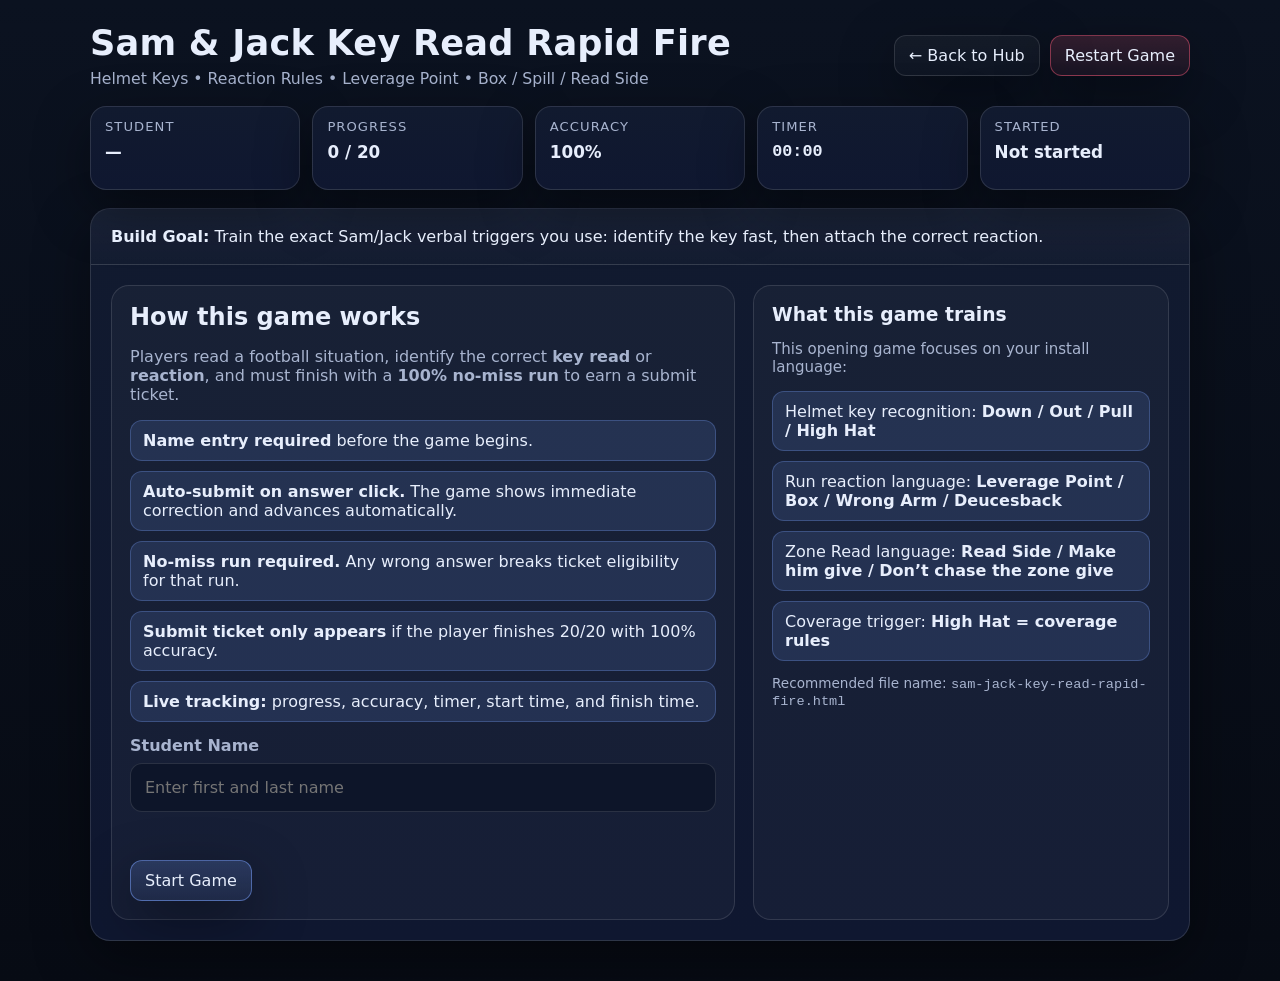
==== index.html @ 75c4630e "Create index.html" ====
<!doctype html>
<html lang="en">
<head>
  <meta charset="utf-8" />
  <meta name="viewport" content="width=device-width,initial-scale=1" />
  <title>Sam & Jack Key Read Rapid Fire</title>
  <link rel="stylesheet" href="../styles.css" />

  <style>
    :root{
      --bg:#0b1220;
      --panel:#111a2f;
      --panel2:#0f1730;
      --card:#111a2e;
      --text:#e7eefc;
      --muted:#a8b4cf;
      --line:rgba(255,255,255,.12);
      --good:#2bd576;
      --bad:#ff5c7a;
      --warn:#ffd166;
      --accent:#7aa2ff;
      --chip:rgba(122,162,255,.14);
      --chipLine:rgba(122,162,255,.28);
      --shadow:0 18px 55px rgba(0,0,0,.40);
      --radius:18px;
      --mono: ui-monospace, SFMono-Regular, Menlo, Monaco, Consolas, "Liberation Mono", "Courier New", monospace;
    }

    *{box-sizing:border-box}
    html,body{margin:0;padding:0;background:linear-gradient(180deg,#0b1220,#070b14);color:var(--text);font-family:system-ui,-apple-system,Segoe UI,Roboto,Arial,sans-serif}
    button,input{font:inherit}

    .wrap{
      width:min(1100px,92vw);
      margin:24px auto 40px;
    }

    .topbar{
      display:flex;
      align-items:center;
      justify-content:space-between;
      gap:14px;
      margin-bottom:18px;
      flex-wrap:wrap;
    }

    .titleblock h1{
      margin:0;
      font-size:clamp(1.4rem,2.8vw,2.2rem);
      line-height:1.1;
      letter-spacing:.2px;
    }

    .titleblock .sub{
      margin-top:6px;
      color:var(--muted);
      font-size:.98rem;
    }

    .actions{
      display:flex;
      gap:10px;
      flex-wrap:wrap;
    }

    .btn{
      border:1px solid var(--line);
      background:linear-gradient(180deg,rgba(255,255,255,.04),rgba(255,255,255,.02));
      color:var(--text);
      padding:10px 14px;
      border-radius:12px;
      cursor:pointer;
      box-shadow:var(--shadow);
      transition:transform .08s ease, opacity .2s ease, border-color .2s ease;
    }
    .btn:hover{transform:translateY(-1px)}
    .btn:disabled{opacity:.45;cursor:not-allowed;transform:none}
    .btn.primary{border-color:rgba(122,162,255,.5);background:linear-gradient(180deg,rgba(122,162,255,.20),rgba(122,162,255,.09))}
    .btn.good{border-color:rgba(43,213,118,.45);background:linear-gradient(180deg,rgba(43,213,118,.16),rgba(43,213,118,.06))}
    .btn.bad{border-color:rgba(255,92,122,.45);background:linear-gradient(180deg,rgba(255,92,122,.16),rgba(255,92,122,.06))}

    .hud{
      display:grid;
      grid-template-columns:repeat(5,minmax(120px,1fr));
      gap:12px;
      margin-bottom:18px;
    }

    .hudcard{
      background:linear-gradient(180deg,var(--panel),var(--panel2));
      border:1px solid var(--line);
      border-radius:16px;
      padding:12px 14px;
      box-shadow:var(--shadow);
      min-height:84px;
    }

    .hudlabel{
      color:var(--muted);
      font-size:.82rem;
      text-transform:uppercase;
      letter-spacing:.08em;
      margin-bottom:8px;
    }

    .hudvalue{
      font-weight:800;
      font-size:1.05rem;
      line-height:1.2;
      word-break:break-word;
    }

    .panel{
      background:linear-gradient(180deg,var(--panel),var(--panel2));
      border:1px solid var(--line);
      border-radius:20px;
      box-shadow:var(--shadow);
      overflow:hidden;
    }

    .panelhead{
      padding:18px 20px;
      border-bottom:1px solid var(--line);
      background:linear-gradient(180deg,rgba(255,255,255,.04),rgba(255,255,255,.01));
    }

    .panelbody{
      padding:20px;
    }

    .screen{display:none}
    .screen.active{display:block}

    .startgrid{
      display:grid;
      grid-template-columns:1.2fr .8fr;
      gap:18px;
    }

    .card{
      background:rgba(255,255,255,.03);
      border:1px solid var(--line);
      border-radius:18px;
      padding:18px;
    }

    .card h2,.card h3{
      margin:0 0 10px 0;
      line-height:1.15;
    }

    .muted{color:var(--muted)}
    .small{font-size:.94rem}
    .tiny{font-size:.85rem}
    .mono{font-family:var(--mono)}

    .rules{
      display:grid;
      gap:10px;
      margin-top:10px;
    }

    .rule{
      padding:10px 12px;
      border:1px solid var(--chipLine);
      background:var(--chip);
      border-radius:12px;
    }

    .field{
      display:grid;
      gap:8px;
      margin-top:14px;
    }

    .field label{
      font-weight:700;
      color:var(--muted);
    }

    .field input{
      width:100%;
      padding:14px 14px;
      border-radius:12px;
      border:1px solid var(--line);
      background:#0d1529;
      color:var(--text);
      outline:none;
    }
    .field input:focus{border-color:var(--accent)}

    .statusline{
      margin-top:12px;
      min-height:22px;
      color:var(--warn);
      font-weight:700;
    }

    .qmeta{
      display:flex;
      flex-wrap:wrap;
      gap:10px;
      margin-bottom:16px;
    }

    .chip{
      padding:8px 10px;
      border-radius:999px;
      border:1px solid var(--chipLine);
      background:var(--chip);
      color:#d9e6ff;
      font-size:.88rem;
      font-weight:700;
    }

    .prompt{
      font-size:1.2rem;
      font-weight:800;
      line-height:1.35;
      margin:0 0 14px 0;
    }

    .scenario{
      border:1px solid var(--line);
      background:rgba(255,255,255,.03);
      border-radius:16px;
      padding:16px;
      margin-bottom:16px;
    }

    .scenario p{
      margin:0 0 10px 0;
      line-height:1.5;
    }

    .answers{
      display:grid;
      gap:12px;
      margin-top:14px;
    }

    .choice{
      text-align:left;
      width:100%;
      padding:14px 15px;
      border-radius:14px;
      border:1px solid var(--line);
      background:rgba(255,255,255,.03);
      color:var(--text);
      cursor:pointer;
      transition:transform .08s ease, border-color .15s ease, background .15s ease;
      line-height:1.35;
      font-weight:700;
    }
    .choice:hover{transform:translateY(-1px);border-color:rgba(122,162,255,.45)}
    .choice.correct{
      border-color:rgba(43,213,118,.55);
      background:rgba(43,213,118,.12);
    }
    .choice.wrong{
      border-color:rgba(255,92,122,.55);
      background:rgba(255,92,122,.12);
    }
    .choice.locked{cursor:default}

    .feedback{
      margin-top:16px;
      min-height:78px;
      border-radius:14px;
      padding:14px 15px;
      border:1px solid var(--line);
      background:rgba(255,255,255,.03);
    }
    .feedback.good{
      border-color:rgba(43,213,118,.4);
      background:rgba(43,213,118,.10);
    }
    .feedback.bad{
      border-color:rgba(255,92,122,.4);
      background:rgba(255,92,122,.10);
    }

    .feedback .headline{
      font-weight:900;
      margin-bottom:8px;
    }

    .ticket{
      display:grid;
      gap:14px;
    }

    .ticketbox{
      border:1px solid rgba(43,213,118,.35);
      background:linear-gradient(180deg,rgba(43,213,118,.12),rgba(43,213,118,.05));
      border-radius:18px;
      padding:18px;
    }

    .ticketfail{
      border:1px solid rgba(255,92,122,.35);
      background:linear-gradient(180deg,rgba(255,92,122,.12),rgba(255,92,122,.05));
      border-radius:18px;
      padding:18px;
    }

    .ticketgrid{
      display:grid;
      grid-template-columns:repeat(2,minmax(220px,1fr));
      gap:12px;
      margin-top:12px;
    }

    .ticketitem{
      border:1px solid var(--line);
      border-radius:14px;
      padding:12px;
      background:rgba(255,255,255,.04);
    }

    .ticketitem .label{
      color:var(--muted);
      font-size:.82rem;
      text-transform:uppercase;
      letter-spacing:.08em;
      margin-bottom:6px;
    }

    .ticketitem .value{
      font-weight:800;
      line-height:1.35;
      word-break:break-word;
    }

    .footerbtns{
      display:flex;
      gap:10px;
      flex-wrap:wrap;
      margin-top:14px;
    }

    .passbadge,.failbadge{
      display:inline-block;
      padding:8px 12px;
      border-radius:999px;
      font-weight:900;
      letter-spacing:.04em;
      text-transform:uppercase;
      margin-bottom:12px;
    }

    .passbadge{
      background:rgba(43,213,118,.18);
      border:1px solid rgba(43,213,118,.45);
      color:#c8ffe0;
    }

    .failbadge{
      background:rgba(255,92,122,.18);
      border:1px solid rgba(255,92,122,.45);
      color:#ffd4dc;
    }

    .hidden{display:none !important}

    @media (max-width:900px){
      .startgrid{grid-template-columns:1fr}
    }

    @media (max-width:760px){
      .hud{grid-template-columns:repeat(2,minmax(120px,1fr))}
      .ticketgrid{grid-template-columns:1fr}
    }
  </style>
</head>
<body>
  <div class="wrap">
    <div class="topbar">
      <div class="titleblock">
        <h1>Sam & Jack Key Read Rapid Fire</h1>
        <div class="sub">Helmet Keys • Reaction Rules • Leverage Point • Box / Spill / Read Side</div>
      </div>
      <div class="actions">
        <button class="btn" id="backBtn" type="button">← Back to Hub</button>
        <button class="btn bad" id="restartTopBtn" type="button">Restart Game</button>
      </div>
    </div>

    <div class="hud">
      <div class="hudcard">
        <div class="hudlabel">Student</div>
        <div class="hudvalue" id="hudStudent">—</div>
      </div>
      <div class="hudcard">
        <div class="hudlabel">Progress</div>
        <div class="hudvalue" id="hudProgress">0 / 20</div>
      </div>
      <div class="hudcard">
        <div class="hudlabel">Accuracy</div>
        <div class="hudvalue" id="hudAccuracy">100%</div>
      </div>
      <div class="hudcard">
        <div class="hudlabel">Timer</div>
        <div class="hudvalue mono" id="hudTimer">00:00</div>
      </div>
      <div class="hudcard">
        <div class="hudlabel">Started</div>
        <div class="hudvalue" id="hudStarted">Not started</div>
      </div>
    </div>

    <div class="panel">
      <div class="panelhead">
        <strong>Build Goal:</strong> Train the exact Sam/Jack verbal triggers you use: identify the key fast, then attach the correct reaction.
      </div>
      <div class="panelbody">
        <!-- START SCREEN -->
        <section class="screen active" id="startScreen">
          <div class="startgrid">
            <div class="card">
              <h2>How this game works</h2>
              <p class="muted">Players read a football situation, identify the correct <strong>key read</strong> or <strong>reaction</strong>, and must finish with a <strong>100% no-miss run</strong> to earn a submit ticket.</p>

              <div class="rules">
                <div class="rule"><strong>Name entry required</strong> before the game begins.</div>
                <div class="rule"><strong>Auto-submit on answer click.</strong> The game shows immediate correction and advances automatically.</div>
                <div class="rule"><strong>No-miss run required.</strong> Any wrong answer breaks ticket eligibility for that run.</div>
                <div class="rule"><strong>Submit ticket only appears</strong> if the player finishes 20/20 with 100% accuracy.</div>
                <div class="rule"><strong>Live tracking:</strong> progress, accuracy, timer, start time, and finish time.</div>
              </div>

              <div class="field">
                <label for="studentName">Student Name</label>
                <input id="studentName" type="text" maxlength="40" placeholder="Enter first and last name" autocomplete="name" />
              </div>

              <div class="statusline" id="startMsg"></div>

              <div class="footerbtns">
                <button class="btn primary" id="startBtn" type="button">Start Game</button>
              </div>
            </div>

            <div class="card">
              <h3>What this game trains</h3>
              <p class="small muted">This opening game focuses on your install language:</p>
              <div class="rules">
                <div class="rule">Helmet key recognition: <strong>Down / Out / Pull / High Hat</strong></div>
                <div class="rule">Run reaction language: <strong>Leverage Point / Box / Wrong Arm / Deucesback</strong></div>
                <div class="rule">Zone Read language: <strong>Read Side / Make him give / Don’t chase the zone give</strong></div>
                <div class="rule">Coverage trigger: <strong>High Hat = coverage rules</strong></div>
              </div>
              <p class="tiny muted" style="margin-top:14px;">
                Recommended file name:
                <span class="mono">sam-jack-key-read-rapid-fire.html</span>
              </p>
            </div>
          </div>
        </section>

        <!-- GAME SCREEN -->
        <section class="screen" id="gameScreen">
          <div class="qmeta">
            <div class="chip" id="questionTypeChip">Question Type</div>
            <div class="chip" id="questionCategoryChip">Category</div>
            <div class="chip" id="noMissChip">No-Miss Run Alive</div>
          </div>

          <div class="scenario">
            <p class="prompt" id="promptText">Prompt goes here</p>
            <p id="scenarioText"></p>
          </div>

          <div class="answers" id="answersWrap"></div>

          <div class="feedback" id="feedbackBox">
            <div class="headline">Ready</div>
            <div>Select the best answer.</div>
          </div>
        </section>

        <!-- END SCREEN -->
        <section class="screen" id="endScreen">
          <div class="ticket" id="ticketWrap"></div>
        </section>
      </div>
    </div>
  </div>

  <script>
    const GAME_TITLE = "Sam & Jack Key Read Rapid Fire";
    const TOTAL_QUESTIONS = 20;
    const HUB_PATH = "../index.html";

    const questionBank = [
      {
        type: "Key Read",
        category: "Helmet Key",
        prompt: "What is the correct key read?",
        scenario: "At the snap, your key’s helmet and shoulders move inside. You immediately snap your eyes across the line to see if a kick-out is coming.",
        choices: [
          "Down",
          "Out",
          "Pull",
          "High Hat"
        ],
        correct: "Down",
        explain: "Inside movement by the key is a Down read. Your first reaction is to get to your Leverage Point and check for a puller or kick-out."
      },
      {
        type: "Reaction",
        category: "Down with Puller",
        prompt: "On a Down read with a puller coming, what is the first coaching answer?",
        scenario: "You step with the inside foot, gain ground, and now recognize the puller coming to kick out.",
        choices: [
          "Continue to the Leverage Point outside the down block",
          "Chase the puller down the line",
          "Immediately squeeze inside and abandon the edge",
          "Drop into coverage"
        ],
        correct: "Continue to the Leverage Point outside the down block",
        explain: "Your rule is to continue to the Leverage Point. You must set the edge tightly and win the race to the edge."
      },
      {
        type: "Reaction",
        category: "Edge Setting",
        prompt: "What is the coaching point once you arrive at the Leverage Point off the ball?",
        scenario: "You are off the ball, power is coming to you, and the kick-out is arriving.",
        choices: [
          "Remain square and impact the kick-out with the inside foot up",
          "Turn your shoulders and run under the block",
          "Give ground and catch the blocker deep",
          "Dip inside and guess at the ball"
        ],
        correct: "Remain square and impact the kick-out with the inside foot up",
        explain: "The teaching point is square body position, inside foot up, bent power angles, and a violent strike to at least stalemate the kick-out."
      },
      {
        type: "Key Read",
        category: "Helmet Key",
        prompt: "What is the correct key read?",
        scenario: "The key shows a pass set. Helmet rises, body posture comes up, and there is no run demeanor.",
        choices: [
          "High Hat",
          "Down",
          "Out",
          "Pull"
        ],
        correct: "High Hat",
        explain: "A High Hat by the key triggers pass recognition and immediate engagement in the called coverage or pass-rush rule."
      },
      {
        type: "Reaction",
        category: "Coverage Trigger",
        prompt: "On a High Hat read while off the ball, what is the correct coaching response?",
        scenario: "You are aligned off the LOS and read pass from your key immediately.",
        choices: [
          "Immediately engage fully in your called coverage rules",
          "Attack the C gap no matter what",
          "Wrong-arm the tackle",
          "Run the hump path to the QB"
        ],
        correct: "Immediately engage fully in your called coverage rules",
        explain: "Off-ball High Hat means coverage now. Your read steps are finished and your coverage rules take over."
      },
      {
        type: "Key Read",
        category: "Helmet Key",
        prompt: "What is the correct key read?",
        scenario: "Your key pulls away from you. You step to your leverage point and square to the QB for zone-read or cutback responsibility.",
        choices: [
          "Pull Away",
          "High Hat",
          "Out",
          "Base"
        ],
        correct: "Pull Away",
        explain: "Key Pull Away is treated like Down with no puller coming to you. You continue your rule and square for read/cutback."
      },
      {
        type: "Reaction",
        category: "Zone Read",
        prompt: "On a Down read without a puller, what must the read-side player do versus Zone Read?",
        scenario: "No kick-out is coming. You snap shoulders back parallel, eyes to the backfield, and the QB is the read key.",
        choices: [
          "Maintain outside leverage on the QB and make him give the ball",
          "Chase the zone give immediately",
          "Run inside the tackle box and guess",
          "Turn and run to cutback first"
        ],
        correct: "Maintain outside leverage on the QB and make him give the ball",
        explain: "Your teaching point is clear: make him give the ball, or be in position so he cannot beat you outside."
      },
      {
        type: "Reaction",
        category: "Zone Read",
        prompt: "Which answer matches your coaching language exactly?",
        scenario: "A player is tempted to chase the back on zone read because he thinks he can make the tackle.",
        choices: [
          "Do not be a hero and chase the zone give",
          "Always attack the give first",
          "Guess and go if you feel fast enough",
          "The first tackle is always the right tackle"
        ],
        correct: "Do not be a hero and chase the zone give",
        explain: "That is your exact coaching correction. The job is to play the QB correctly on read side responsibility."
      },
      {
        type: "Reaction",
        category: "Cutback / Deucesback",
        prompt: "Ball away. What is Sam’s shuffle/cutback teaching point?",
        scenario: "You verify ball away and there is a C-gap player to your side.",
        choices: [
          "Square shoulders and slow-go shuffle from outside to B gap strong",
          "Run over the top immediately and lose leverage",
          "Sprint to the opposite numbers",
          "Turn your shoulders and chase the tailback"
        ],
        correct: "Square shoulders and slow-go shuffle from outside to B gap strong",
        explain: "On ball away, Sam slow shuffles with square shoulders from outside to B gap strong for cutback/Deucesback responsibility."
      },
      {
        type: "Reaction",
        category: "Cutback / Deucesback",
        prompt: "Ball away. What is Jack’s shuffle/cutback teaching point?",
        scenario: "You verify ball away and there is no immediate threat back to you yet.",
        choices: [
          "Slow shuffle and keep leverage to A gap weak",
          "Run directly to the ball at full speed",
          "Turn your hips and sprint to the alley",
          "Abort leverage and cross the QB face"
        ],
        correct: "Slow shuffle and keep leverage to A gap weak",
        explain: "Jack’s teaching language is slow shuffle, keep leverage, and work to A gap weak on ball away."
      },
      {
        type: "Key Read",
        category: "Outside Hat",
        prompt: "What key best fits this picture?",
        scenario: "The key’s outside hat and numbers widen. The surface is stretching and your path must adjust to stay outside-in on the ball.",
        choices: [
          "Out",
          "High Hat",
          "Pull",
          "Down"
        ],
        correct: "Out",
        explain: "When outside hat and numbers move wide, that is your Out / outside-zone style read."
      },
      {
        type: "Reaction",
        category: "Outside Zone",
        prompt: "Against Outside Zone to the Sam or Jack, what is the coaching answer?",
        scenario: "Outside hat and numbers move wide to your side.",
        choices: [
          "Adjust course, get to the LOS or just beyond, and set a hard edge with outside leverage",
          "Take depth and reopen the edge",
          "Turn shoulders and run under the block",
          "Sit flat-footed and wait on the back"
        ],
        correct: "Adjust course, get to the LOS or just beyond, and set a hard edge with outside leverage",
        explain: "Your rule is maintain outside leverage, get down to the LOS or just beyond, and minimize the vertical seam."
      },
      {
        type: "Reaction",
        category: "Base Block",
        prompt: "Versus a base block on Sam or Jack, what is the technique answer?",
        scenario: "Outside hat #1 is coming at you and the blocker is trying to base you.",
        choices: [
          "Set a hard edge, extend the inside arm, and fight base pressure with the outside arm free",
          "Turn and run behind the block",
          "Duck under and guess inside",
          "Catch the block soft with both feet even"
        ],
        correct: "Set a hard edge, extend the inside arm, and fight base pressure with the outside arm free",
        explain: "Base technique: set hard edge, lock out, sink hips, keep the gap hand free, and fight pressure."
      },
      {
        type: "Reaction",
        category: "On the LOS",
        prompt: "On the LOS with a Down read and a puller coming, what is your spill rule?",
        scenario: "You are on the ball. Down block happens, a kick-out is coming, and the scrape LB is vacating.",
        choices: [
          "Throw the wrong arm and back hip through the kick-out to close the gap",
          "Box everything and bounce backward",
          "Run outside the block and widen the gap",
          "Sit and wait for the second puller"
        ],
        correct: "Throw the wrong arm and back hip through the kick-out to close the gap",
        explain: "On the LOS, the spill rule is wrong-arm the kick-out and close the vacated gap."
      },
      {
        type: "Reaction",
        category: "Pass Rush Rules",
        prompt: "What is the outside rusher rule in pass rush?",
        scenario: "You are outside and get an overset by the tackle. The inside lane looks tempting.",
        choices: [
          "Outside rushers are contain rush, always",
          "Take the inside gap any time it opens",
          "Cross the QB’s face if it feels clean",
          "Rush behind the quarterback depth"
        ],
        correct: "Outside rushers are contain rush, always",
        explain: "Your rule is clear: outside rushers are contain rush, always. Do not lose the edge of the pocket."
      },
      {
        type: "Reaction",
        category: "Pass Rush Rules",
        prompt: "What is the depth rule once you rush near the QB?",
        scenario: "You are close to the QB depth and know you cannot turn the corner cleanly.",
        choices: [
          "Drive the blocker into the QB and never go past QB depth",
          "Run six yards past the QB and loop back",
          "Stop your feet and look around",
          "Cross his face and guess inside"
        ],
        correct: "Drive the blocker into the QB and never go past QB depth",
        explain: "When you cannot turn the corner, constrict the QB by driving the blocker and never running past his depth."
      },
      {
        type: "Reaction",
        category: "Alignment",
        prompt: "Off the LOS with two receivers, where is Sam or Jack aligned?",
        scenario: "You are off the ball and see two receivers to your side.",
        choices: [
          "Apex between #2 and the end man on the LOS",
          "Head up on #1 at 1x1",
          "Stacked directly behind the Mike",
          "Inside shade of the guard"
        ],
        correct: "Apex between #2 and the end man on the LOS",
        explain: "Your off-ball two-receiver alignment is Apex between #2 and the end man on the LOS."
      },
      {
        type: "Reaction",
        category: "Coverage Rules",
        prompt: "In Deuces coverage, what is the opening teaching phrase on High Hat?",
        scenario: "You are apexed and read pass immediately.",
        choices: [
          "Open to 2, feel 2, see 1",
          "Open to 1, feel 1, see 2",
          "Eyes to QB first and ignore #2",
          "Carry #1 vertical first no matter what"
        ],
        correct: "Open to 2, feel 2, see 1",
        explain: "That is the exact progression phrase in your install language for Deuces."
      },
      {
        type: "Reaction",
        category: "Coverage Rules",
        prompt: "In Deuces, what do you do with #2 on a vertical release?",
        scenario: "You open to #2 on High Hat and he works vertical.",
        choices: [
          "Wall 2 off and carry him 10–12 yards before release",
          "Jump #1 immediately",
          "Abort and drive the flat",
          "Blitz the QB"
        ],
        correct: "Wall 2 off and carry him 10–12 yards before release",
        explain: "Your Deuces teaching says to wall #2 and carry him 10–12 yards before releasing him to the safety."
      },
      {
        type: "Reaction",
        category: "Coverage Rules",
        prompt: "Against a single wideout in Solo technique, what is the coaching phrase?",
        scenario: "You are aligned for Solo versus single WR and get High Hat.",
        choices: [
          "Open to #1, clear the slant, then square and sink to curl/comeback window",
          "Turn and run to the post",
          "Immediate hard flat no matter what",
          "Take the first inside move and never sink"
        ],
        correct: "Open to #1, clear the slant, then square and sink to curl/comeback window",
        explain: "That is your exact Solo teaching progression versus a single wideout."
      }
    ];

    const startScreen = document.getElementById("startScreen");
    const gameScreen = document.getElementById("gameScreen");
    const endScreen = document.getElementById("endScreen");

    const studentNameInput = document.getElementById("studentName");
    const startBtn = document.getElementById("startBtn");
    const startMsg = document.getElementById("startMsg");

    const hudStudent = document.getElementById("hudStudent");
    const hudProgress = document.getElementById("hudProgress");
    const hudAccuracy = document.getElementById("hudAccuracy");
    const hudTimer = document.getElementById("hudTimer");
    const hudStarted = document.getElementById("hudStarted");

    const questionTypeChip = document.getElementById("questionTypeChip");
    const questionCategoryChip = document.getElementById("questionCategoryChip");
    const noMissChip = document.getElementById("noMissChip");
    const promptText = document.getElementById("promptText");
    const scenarioText = document.getElementById("scenarioText");
    const answersWrap = document.getElementById("answersWrap");
    const feedbackBox = document.getElementById("feedbackBox");
    const ticketWrap = document.getElementById("ticketWrap");

    const backBtn = document.getElementById("backBtn");
    const restartTopBtn = document.getElementById("restartTopBtn");

    let gameQuestions = [];
    let currentIndex = 0;
    let correctCount = 0;
    let wrongCount = 0;
    let startedAt = null;
    let finishedAt = null;
    let timerInterval = null;
    let locked = false;
    let studentName = "";

    function shuffleArray(arr){
      const copy = [...arr];
      for(let i = copy.length - 1; i > 0; i--){
        const j = Math.floor(Math.random() * (i + 1));
        [copy[i], copy[j]] = [copy[j], copy[i]];
      }
      return copy;
    }

    function formatDateTime(date){
      return new Date(date).toLocaleString([],{
        year:"numeric",
        month:"numeric",
        day:"numeric",
        hour:"numeric",
        minute:"2-digit",
        second:"2-digit"
      });
    }

    function formatClock(totalSeconds){
      const mins = Math.floor(totalSeconds / 60);
      const secs = totalSeconds % 60;
      return String(mins).padStart(2,"0") + ":" + String(secs).padStart(2,"0");
    }

    function getElapsedSeconds(){
      if(!startedAt) return 0;
      const end = finishedAt ? new Date(finishedAt).getTime() : Date.now();
      return Math.max(0, Math.floor((end - new Date(startedAt).getTime()) / 1000));
    }

    function updateHud(){
      hudStudent.textContent = studentName || "—";
      hudProgress.textContent = `${Math.min(currentIndex, TOTAL_QUESTIONS)} / ${TOTAL_QUESTIONS}`;
      const answered = correctCount + wrongCount;
      const acc = answered === 0 ? 100 : Math.round((correctCount / answered) * 100);
      hudAccuracy.textContent = `${acc}%`;
      hudTimer.textContent = formatClock(getElapsedSeconds());
      hudStarted.textContent = startedAt ? formatDateTime(startedAt) : "Not started";
      noMissChip.textContent = wrongCount === 0 ? "No-Miss Run Alive" : "No-Miss Run Broken";
      noMissChip.style.borderColor = wrongCount === 0 ? "rgba(43,213,118,.45)" : "rgba(255,92,122,.45)";
      noMissChip.style.background = wrongCount === 0 ? "rgba(43,213,118,.16)" : "rgba(255,92,122,.16)";
      noMissChip.style.color = wrongCount === 0 ? "#d8ffea" : "#ffd4dc";
    }

    function startTimer(){
      clearInterval(timerInterval);
      timerInterval = setInterval(updateHud, 250);
    }

    function stopTimer(){
      clearInterval(timerInterval);
      timerInterval = null;
      updateHud();
    }

    function showScreen(screenEl){
      [startScreen, gameScreen, endScreen].forEach(s => s.classList.remove("active"));
      screenEl.classList.add("active");
    }

    function buildQuestions(){
      const selected = shuffleArray(questionBank).slice(0, TOTAL_QUESTIONS);
      gameQuestions = selected.map(q => {
        const shuffledChoices = shuffleArray(q.choices);
        return {
          ...q,
          shuffledChoices
        };
      });
    }

    function resetState(fullResetName = false){
      currentIndex = 0;
      correctCount = 0;
      wrongCount = 0;
      startedAt = null;
      finishedAt = null;
      locked = false;
      stopTimer();
      if(fullResetName){
        studentName = "";
        studentNameInput.value = "";
      }
      feedbackBox.className = "feedback";
      feedbackBox.innerHTML = `<div class="headline">Ready</div><div>Select the best answer.</div>`;
      ticketWrap.innerHTML = "";
      buildQuestions();
      updateHud();
      showScreen(startScreen);
      startMsg.textContent = "";
    }

    function startGame(){
      const entered = studentNameInput.value.trim();
      if(!entered){
        startMsg.textContent = "Please enter student name before starting.";
        studentNameInput.focus();
        return;
      }

      studentName = entered;
      currentIndex = 0;
      correctCount = 0;
      wrongCount = 0;
      startedAt = new Date().toISOString();
      finishedAt = null;
      locked = false;

      buildQuestions();
      updateHud();
      startTimer();
      showScreen(gameScreen);
      renderQuestion();
    }

    function renderQuestion(){
      updateHud();

      const q = gameQuestions[currentIndex];
      if(!q){
        finishGame();
        return;
      }

      questionTypeChip.textContent = q.type;
      questionCategoryChip.textContent = q.category;
      promptText.textContent = q.prompt;
      scenarioText.textContent = q.scenario;

      feedbackBox.className = "feedback";
      feedbackBox.innerHTML = `<div class="headline">Choose the best answer.</div><div>Use the exact Sam/Jack coaching language.</div>`;

      answersWrap.innerHTML = "";
      locked = false;

      q.shuffledChoices.forEach(choiceText => {
        const btn = document.createElement("button");
        btn.type = "button";
        btn.className = "choice";
        btn.textContent = choiceText;
        btn.addEventListener("click", () => handleAnswer(choiceText, btn));
        answersWrap.appendChild(btn);
      });
    }

    function handleAnswer(selectedText, btnEl){
      if(locked) return;
      locked = true;

      const q = gameQuestions[currentIndex];
      const isCorrect = selectedText === q.correct;
      const choiceButtons = [...answersWrap.querySelectorAll(".choice")];

      choiceButtons.forEach(btn => {
        btn.classList.add("locked");
        if(btn.textContent === q.correct){
          btn.classList.add("correct");
        }
      });

      if(isCorrect){
        correctCount++;
        btnEl.classList.add("correct");
        feedbackBox.className = "feedback good";
        feedbackBox.innerHTML = `
          <div class="headline">Correct</div>
          <div>${q.explain}</div>
        `;
      } else {
        wrongCount++;
        btnEl.classList.add("wrong");
        feedbackBox.className = "feedback bad";
        feedbackBox.innerHTML = `
          <div class="headline">Incorrect</div>
          <div><strong>Correct answer:</strong> ${q.correct}</div>
          <div style="margin-top:8px;">${q.explain}</div>
          <div style="margin-top:8px;"><strong>No-Miss Run Status:</strong> This run can still be completed for practice, but the submit ticket is no longer available. Restart for a perfect run.</div>
        `;
      }

      currentIndex++;
      updateHud();

      setTimeout(() => {
        if(currentIndex >= TOTAL_QUESTIONS){
          finishGame();
        } else {
          renderQuestion();
        }
      }, isCorrect ? 1100 : 2200);
    }

    function finishGame(){
      finishedAt = new Date().toISOString();
      stopTimer();
      showScreen(endScreen);

      const elapsed = formatClock(getElapsedSeconds());
      const passedPerfect = wrongCount === 0 && correctCount === TOTAL_QUESTIONS;
      const accuracy = Math.round((correctCount / Math.max(1, correctCount + wrongCount)) * 100);

      if(passedPerfect){
        ticketWrap.innerHTML = `
          <div class="ticketbox">
            <div class="passbadge">Perfect Run Earned</div>
            <h2 style="margin:0 0 8px 0;">Submit Ticket</h2>
            <p class="muted" style="margin:0 0 12px 0;">This student completed a 100% no-miss run and qualified for credit.</p>

            <div class="ticketgrid">
              <div class="ticketitem">
                <div class="label">Student</div>
                <div class="value">${escapeHtml(studentName)}</div>
              </div>
              <div class="ticketitem">
                <div class="label">Game</div>
                <div class="value">${GAME_TITLE}</div>
              </div>
              <div class="ticketitem">
                <div class="label">Result</div>
                <div class="value">PASS — 100% No-Miss Run</div>
              </div>
              <div class="ticketitem">
                <div class="label">Accuracy</div>
                <div class="value">${accuracy}% (${correctCount}/${TOTAL_QUESTIONS})</div>
              </div>
              <div class="ticketitem">
                <div class="label">Started</div>
                <div class="value">${formatDateTime(startedAt)}</div>
              </div>
              <div class="ticketitem">
                <div class="label">Finished</div>
                <div class="value">${formatDateTime(finishedAt)}</div>
              </div>
              <div class="ticketitem">
                <div class="label">Elapsed Time</div>
                <div class="value mono">${elapsed}</div>
              </div>
              <div class="ticketitem">
                <div class="label">Misses</div>
                <div class="value">0</div>
              </div>
            </div>

            <div class="footerbtns">
              <button class="btn good" type="button" onclick="window.print()">Print / Save Ticket</button>
              <button class="btn bad" type="button" id="restartEndPassBtn">Play Again</button>
            </div>
          </div>
        `;
      } else {
        ticketWrap.innerHTML = `
          <div class="ticketfail">
            <div class="failbadge">Ticket Not Earned</div>
            <h2 style="margin:0 0 8px 0;">Run Complete</h2>
            <p class="muted" style="margin:0 0 12px 0;">The student finished the game, but a perfect no-miss run is required for the submit ticket.</p>

            <div class="ticketgrid">
              <div class="ticketitem">
                <div class="label">Student</div>
                <div class="value">${escapeHtml(studentName)}</div>
              </div>
              <div class="ticketitem">
                <div class="label">Game</div>
                <div class="value">${GAME_TITLE}</div>
              </div>
              <div class="ticketitem">
                <div class="label">Result</div>
                <div class="value">Practice Complete — Restart Required</div>
              </div>
              <div class="ticketitem">
                <div class="label">Accuracy</div>
                <div class="value">${accuracy}% (${correctCount}/${TOTAL_QUESTIONS})</div>
              </div>
              <div class="ticketitem">
                <div class="label">Started</div>
                <div class="value">${formatDateTime(startedAt)}</div>
              </div>
              <div class="ticketitem">
                <div class="label">Finished</div>
                <div class="value">${formatDateTime(finishedAt)}</div>
              </div>
              <div class="ticketitem">
                <div class="label">Elapsed Time</div>
                <div class="value mono">${elapsed}</div>
              </div>
              <div class="ticketitem">
                <div class="label">Misses</div>
                <div class="value">${wrongCount}</div>
              </div>
            </div>

            <div class="footerbtns">
              <button class="btn bad" type="button" id="restartEndFailBtn">Restart for Perfect Run</button>
            </div>
          </div>
        `;
      }

      const restartPass = document.getElementById("restartEndPassBtn");
      const restartFail = document.getElementById("restartEndFailBtn");
      if(restartPass) restartPass.addEventListener("click", () => quickRestart());
      if(restartFail) restartFail.addEventListener("click", () => quickRestart());
    }

    function quickRestart(){
      currentIndex = 0;
      correctCount = 0;
      wrongCount = 0;
      startedAt = new Date().toISOString();
      finishedAt = null;
      locked = false;
      buildQuestions();
      updateHud();
      startTimer();
      showScreen(gameScreen);
      renderQuestion();
    }

    function escapeHtml(str){
      return str.replace(/[&<>"']/g, function(ch){
        const map = {
          "&":"&amp;",
          "<":"&lt;",
          ">":"&gt;",
          "\"":"&quot;",
          "'":"&#39;"
        };
        return map[ch];
      });
    }

    startBtn.addEventListener("click", startGame);
    studentNameInput.addEventListener("keydown", (e) => {
      if(e.key === "Enter") startGame();
    });

    restartTopBtn.addEventListener("click", () => {
      if(startedAt && !finishedAt){
        const ok = confirm("Restart this run? Current progress will be lost.");
        if(!ok) return;
      }
      quickRestartFromAnywhere();
    });

    function quickRestartFromAnywhere(){
      const entered = studentNameInput.value.trim() || studentName;
      if(!entered){
        resetState(false);
        return;
      }
      studentName = entered;
      quickRestart();
    }

    backBtn.addEventListener("click", () => {
      window.location.href = HUB_PATH;
    });

    window.addEventListener("beforeunload", function(e){
      if(startedAt && !finishedAt){
        e.preventDefault();
        e.returnValue = "";
      }
    });

    resetState(false);
  </script>
</body>
</html>
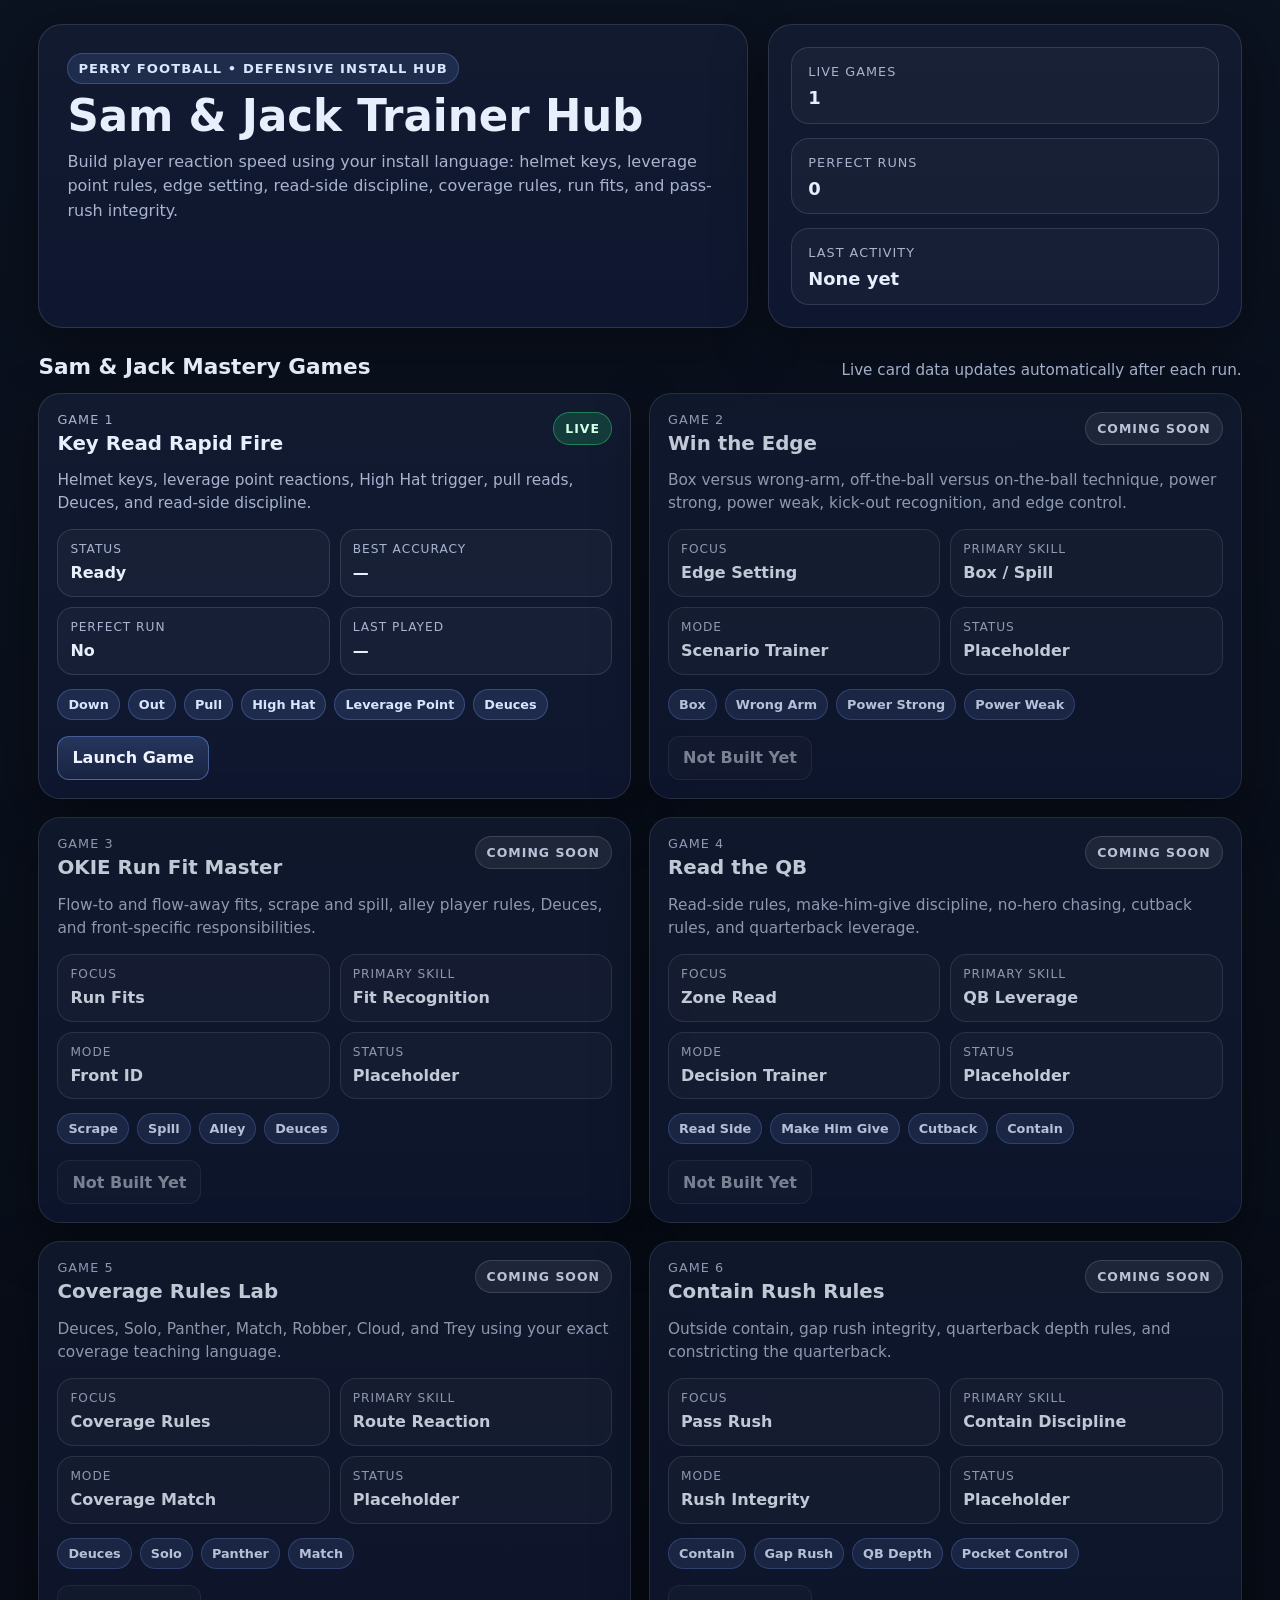
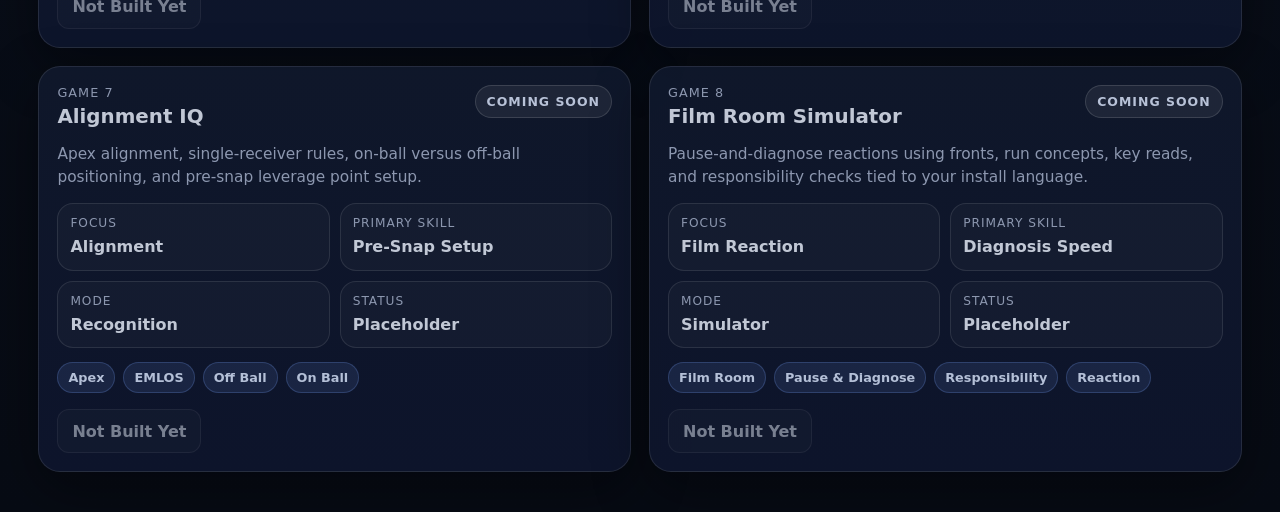
==== commit 61da28a7: "Update index.html" ====
--- a/index.html
+++ b/index.html
@@ -3,1182 +3,495 @@
 <head>
   <meta charset="utf-8" />
   <meta name="viewport" content="width=device-width,initial-scale=1" />
-  <title>Sam & Jack Key Read Rapid Fire</title>
-  <link rel="stylesheet" href="../styles.css" />
-
-  <style>
-    :root{
-      --bg:#0b1220;
-      --panel:#111a2f;
-      --panel2:#0f1730;
-      --card:#111a2e;
-      --text:#e7eefc;
-      --muted:#a8b4cf;
-      --line:rgba(255,255,255,.12);
-      --good:#2bd576;
-      --bad:#ff5c7a;
-      --warn:#ffd166;
-      --accent:#7aa2ff;
-      --chip:rgba(122,162,255,.14);
-      --chipLine:rgba(122,162,255,.28);
-      --shadow:0 18px 55px rgba(0,0,0,.40);
-      --radius:18px;
-      --mono: ui-monospace, SFMono-Regular, Menlo, Monaco, Consolas, "Liberation Mono", "Courier New", monospace;
-    }
-
-    *{box-sizing:border-box}
-    html,body{margin:0;padding:0;background:linear-gradient(180deg,#0b1220,#070b14);color:var(--text);font-family:system-ui,-apple-system,Segoe UI,Roboto,Arial,sans-serif}
-    button,input{font:inherit}
-
-    .wrap{
-      width:min(1100px,92vw);
-      margin:24px auto 40px;
-    }
-
-    .topbar{
-      display:flex;
-      align-items:center;
-      justify-content:space-between;
-      gap:14px;
-      margin-bottom:18px;
-      flex-wrap:wrap;
-    }
-
-    .titleblock h1{
-      margin:0;
-      font-size:clamp(1.4rem,2.8vw,2.2rem);
-      line-height:1.1;
-      letter-spacing:.2px;
-    }
-
-    .titleblock .sub{
-      margin-top:6px;
-      color:var(--muted);
-      font-size:.98rem;
-    }
-
-    .actions{
-      display:flex;
-      gap:10px;
-      flex-wrap:wrap;
-    }
-
-    .btn{
-      border:1px solid var(--line);
-      background:linear-gradient(180deg,rgba(255,255,255,.04),rgba(255,255,255,.02));
-      color:var(--text);
-      padding:10px 14px;
-      border-radius:12px;
-      cursor:pointer;
-      box-shadow:var(--shadow);
-      transition:transform .08s ease, opacity .2s ease, border-color .2s ease;
-    }
-    .btn:hover{transform:translateY(-1px)}
-    .btn:disabled{opacity:.45;cursor:not-allowed;transform:none}
-    .btn.primary{border-color:rgba(122,162,255,.5);background:linear-gradient(180deg,rgba(122,162,255,.20),rgba(122,162,255,.09))}
-    .btn.good{border-color:rgba(43,213,118,.45);background:linear-gradient(180deg,rgba(43,213,118,.16),rgba(43,213,118,.06))}
-    .btn.bad{border-color:rgba(255,92,122,.45);background:linear-gradient(180deg,rgba(255,92,122,.16),rgba(255,92,122,.06))}
-
-    .hud{
-      display:grid;
-      grid-template-columns:repeat(5,minmax(120px,1fr));
-      gap:12px;
-      margin-bottom:18px;
-    }
-
-    .hudcard{
-      background:linear-gradient(180deg,var(--panel),var(--panel2));
-      border:1px solid var(--line);
-      border-radius:16px;
-      padding:12px 14px;
-      box-shadow:var(--shadow);
-      min-height:84px;
-    }
-
-    .hudlabel{
-      color:var(--muted);
-      font-size:.82rem;
-      text-transform:uppercase;
-      letter-spacing:.08em;
-      margin-bottom:8px;
-    }
-
-    .hudvalue{
-      font-weight:800;
-      font-size:1.05rem;
-      line-height:1.2;
-      word-break:break-word;
-    }
-
-    .panel{
-      background:linear-gradient(180deg,var(--panel),var(--panel2));
-      border:1px solid var(--line);
-      border-radius:20px;
-      box-shadow:var(--shadow);
-      overflow:hidden;
-    }
-
-    .panelhead{
-      padding:18px 20px;
-      border-bottom:1px solid var(--line);
-      background:linear-gradient(180deg,rgba(255,255,255,.04),rgba(255,255,255,.01));
-    }
-
-    .panelbody{
-      padding:20px;
-    }
-
-    .screen{display:none}
-    .screen.active{display:block}
-
-    .startgrid{
-      display:grid;
-      grid-template-columns:1.2fr .8fr;
-      gap:18px;
-    }
-
-    .card{
-      background:rgba(255,255,255,.03);
-      border:1px solid var(--line);
-      border-radius:18px;
-      padding:18px;
-    }
-
-    .card h2,.card h3{
-      margin:0 0 10px 0;
-      line-height:1.15;
-    }
-
-    .muted{color:var(--muted)}
-    .small{font-size:.94rem}
-    .tiny{font-size:.85rem}
-    .mono{font-family:var(--mono)}
-
-    .rules{
-      display:grid;
-      gap:10px;
-      margin-top:10px;
-    }
-
-    .rule{
-      padding:10px 12px;
-      border:1px solid var(--chipLine);
-      background:var(--chip);
-      border-radius:12px;
-    }
-
-    .field{
-      display:grid;
-      gap:8px;
-      margin-top:14px;
-    }
-
-    .field label{
-      font-weight:700;
-      color:var(--muted);
-    }
-
-    .field input{
-      width:100%;
-      padding:14px 14px;
-      border-radius:12px;
-      border:1px solid var(--line);
-      background:#0d1529;
-      color:var(--text);
-      outline:none;
-    }
-    .field input:focus{border-color:var(--accent)}
-
-    .statusline{
-      margin-top:12px;
-      min-height:22px;
-      color:var(--warn);
-      font-weight:700;
-    }
-
-    .qmeta{
-      display:flex;
-      flex-wrap:wrap;
-      gap:10px;
-      margin-bottom:16px;
-    }
-
-    .chip{
-      padding:8px 10px;
-      border-radius:999px;
-      border:1px solid var(--chipLine);
-      background:var(--chip);
-      color:#d9e6ff;
-      font-size:.88rem;
-      font-weight:700;
-    }
-
-    .prompt{
-      font-size:1.2rem;
-      font-weight:800;
-      line-height:1.35;
-      margin:0 0 14px 0;
-    }
-
-    .scenario{
-      border:1px solid var(--line);
-      background:rgba(255,255,255,.03);
-      border-radius:16px;
-      padding:16px;
-      margin-bottom:16px;
-    }
-
-    .scenario p{
-      margin:0 0 10px 0;
-      line-height:1.5;
-    }
-
-    .answers{
-      display:grid;
-      gap:12px;
-      margin-top:14px;
-    }
-
-    .choice{
-      text-align:left;
-      width:100%;
-      padding:14px 15px;
-      border-radius:14px;
-      border:1px solid var(--line);
-      background:rgba(255,255,255,.03);
-      color:var(--text);
-      cursor:pointer;
-      transition:transform .08s ease, border-color .15s ease, background .15s ease;
-      line-height:1.35;
-      font-weight:700;
-    }
-    .choice:hover{transform:translateY(-1px);border-color:rgba(122,162,255,.45)}
-    .choice.correct{
-      border-color:rgba(43,213,118,.55);
-      background:rgba(43,213,118,.12);
-    }
-    .choice.wrong{
-      border-color:rgba(255,92,122,.55);
-      background:rgba(255,92,122,.12);
-    }
-    .choice.locked{cursor:default}
-
-    .feedback{
-      margin-top:16px;
-      min-height:78px;
-      border-radius:14px;
-      padding:14px 15px;
-      border:1px solid var(--line);
-      background:rgba(255,255,255,.03);
-    }
-    .feedback.good{
-      border-color:rgba(43,213,118,.4);
-      background:rgba(43,213,118,.10);
-    }
-    .feedback.bad{
-      border-color:rgba(255,92,122,.4);
-      background:rgba(255,92,122,.10);
-    }
-
-    .feedback .headline{
-      font-weight:900;
-      margin-bottom:8px;
-    }
-
-    .ticket{
-      display:grid;
-      gap:14px;
-    }
-
-    .ticketbox{
-      border:1px solid rgba(43,213,118,.35);
-      background:linear-gradient(180deg,rgba(43,213,118,.12),rgba(43,213,118,.05));
-      border-radius:18px;
-      padding:18px;
-    }
-
-    .ticketfail{
-      border:1px solid rgba(255,92,122,.35);
-      background:linear-gradient(180deg,rgba(255,92,122,.12),rgba(255,92,122,.05));
-      border-radius:18px;
-      padding:18px;
-    }
-
-    .ticketgrid{
-      display:grid;
-      grid-template-columns:repeat(2,minmax(220px,1fr));
-      gap:12px;
-      margin-top:12px;
-    }
-
-    .ticketitem{
-      border:1px solid var(--line);
-      border-radius:14px;
-      padding:12px;
-      background:rgba(255,255,255,.04);
-    }
-
-    .ticketitem .label{
-      color:var(--muted);
-      font-size:.82rem;
-      text-transform:uppercase;
-      letter-spacing:.08em;
-      margin-bottom:6px;
-    }
-
-    .ticketitem .value{
-      font-weight:800;
-      line-height:1.35;
-      word-break:break-word;
-    }
-
-    .footerbtns{
-      display:flex;
-      gap:10px;
-      flex-wrap:wrap;
-      margin-top:14px;
-    }
-
-    .passbadge,.failbadge{
-      display:inline-block;
-      padding:8px 12px;
-      border-radius:999px;
-      font-weight:900;
-      letter-spacing:.04em;
-      text-transform:uppercase;
-      margin-bottom:12px;
-    }
-
-    .passbadge{
-      background:rgba(43,213,118,.18);
-      border:1px solid rgba(43,213,118,.45);
-      color:#c8ffe0;
-    }
-
-    .failbadge{
-      background:rgba(255,92,122,.18);
-      border:1px solid rgba(255,92,122,.45);
-      color:#ffd4dc;
-    }
-
-    .hidden{display:none !important}
-
-    @media (max-width:900px){
-      .startgrid{grid-template-columns:1fr}
-    }
-
-    @media (max-width:760px){
-      .hud{grid-template-columns:repeat(2,minmax(120px,1fr))}
-      .ticketgrid{grid-template-columns:1fr}
-    }
-  </style>
+  <title>Sam & Jack Trainer Hub</title>
+  <link rel="stylesheet" href="./styles.css" />
 </head>
 <body>
-  <div class="wrap">
-    <div class="topbar">
-      <div class="titleblock">
-        <h1>Sam & Jack Key Read Rapid Fire</h1>
-        <div class="sub">Helmet Keys • Reaction Rules • Leverage Point • Box / Spill / Read Side</div>
+  <div class="hub-wrap">
+    <header class="hub-hero">
+      <div class="hero-copy">
+        <div class="hero-kicker">Perry Football • Defensive Install Hub</div>
+        <h1>Sam & Jack Trainer Hub</h1>
+        <p class="hero-sub">
+          Build player reaction speed using your install language: helmet keys, leverage point rules, edge setting, read-side discipline, coverage rules, run fits, and pass-rush integrity.
+        </p>
       </div>
-      <div class="actions">
-        <button class="btn" id="backBtn" type="button">← Back to Hub</button>
-        <button class="btn bad" id="restartTopBtn" type="button">Restart Game</button>
+
+      <div class="hero-panel">
+        <div class="hero-stat">
+          <div class="hero-stat-label">Live Games</div>
+          <div class="hero-stat-value" id="builtGames">1</div>
+        </div>
+        <div class="hero-stat">
+          <div class="hero-stat-label">Perfect Runs</div>
+          <div class="hero-stat-value" id="perfectRuns">0</div>
+        </div>
+        <div class="hero-stat">
+          <div class="hero-stat-label">Last Activity</div>
+          <div class="hero-stat-value" id="lastActivity">None yet</div>
+        </div>
       </div>
-    </div>
-
-    <div class="hud">
-      <div class="hudcard">
-        <div class="hudlabel">Student</div>
-        <div class="hudvalue" id="hudStudent">—</div>
+    </header>
+
+    <section class="section-block">
+      <div class="section-title-row">
+        <h2>Sam & Jack Mastery Games</h2>
+        <div class="section-note">Live card data updates automatically after each run.</div>
       </div>
-      <div class="hudcard">
-        <div class="hudlabel">Progress</div>
-        <div class="hudvalue" id="hudProgress">0 / 20</div>
+
+      <div class="cards-grid" id="gameCards">
+
+        <!-- GAME 1 -->
+        <article class="game-card live" data-game-slug="sam-jack-key-read-rapid-fire" data-built="true">
+          <div class="card-top">
+            <div>
+              <div class="card-kicker">Game 1</div>
+              <h3>Key Read Rapid Fire</h3>
+            </div>
+            <span class="badge live-badge">LIVE</span>
+          </div>
+
+          <p class="card-desc">
+            Helmet keys, leverage point reactions, High Hat trigger, pull reads, Deuces, and read-side discipline.
+          </p>
+
+          <div class="mini-grid">
+            <div class="mini-stat">
+              <div class="mini-label">Status</div>
+              <div class="mini-value js-status">Ready</div>
+            </div>
+            <div class="mini-stat">
+              <div class="mini-label">Best Accuracy</div>
+              <div class="mini-value js-accuracy">—</div>
+            </div>
+            <div class="mini-stat">
+              <div class="mini-label">Perfect Run</div>
+              <div class="mini-value js-perfect">No</div>
+            </div>
+            <div class="mini-stat">
+              <div class="mini-label">Last Played</div>
+              <div class="mini-value js-last-played">—</div>
+            </div>
+          </div>
+
+          <div class="tag-row">
+            <span class="tag">Down</span>
+            <span class="tag">Out</span>
+            <span class="tag">Pull</span>
+            <span class="tag">High Hat</span>
+            <span class="tag">Leverage Point</span>
+            <span class="tag">Deuces</span>
+          </div>
+
+          <div class="card-actions">
+            <a class="card-btn primary" href="./games/sam-jack-key-read-rapid-fire.html?v=22">Launch Game</a>
+          </div>
+        </article>
+
+        <!-- GAME 2 -->
+        <article class="game-card locked" data-game-slug="win-the-edge" data-built="false">
+          <div class="card-top">
+            <div>
+              <div class="card-kicker">Game 2</div>
+              <h3>Win the Edge</h3>
+            </div>
+            <span class="badge locked-badge">COMING SOON</span>
+          </div>
+
+          <p class="card-desc">
+            Box versus wrong-arm, off-the-ball versus on-the-ball technique, power strong, power weak, kick-out recognition, and edge control.
+          </p>
+
+          <div class="mini-grid">
+            <div class="mini-stat">
+              <div class="mini-label">Focus</div>
+              <div class="mini-value">Edge Setting</div>
+            </div>
+            <div class="mini-stat">
+              <div class="mini-label">Primary Skill</div>
+              <div class="mini-value">Box / Spill</div>
+            </div>
+            <div class="mini-stat">
+              <div class="mini-label">Mode</div>
+              <div class="mini-value">Scenario Trainer</div>
+            </div>
+            <div class="mini-stat">
+              <div class="mini-label">Status</div>
+              <div class="mini-value">Placeholder</div>
+            </div>
+          </div>
+
+          <div class="tag-row">
+            <span class="tag">Box</span>
+            <span class="tag">Wrong Arm</span>
+            <span class="tag">Power Strong</span>
+            <span class="tag">Power Weak</span>
+          </div>
+
+          <div class="card-actions">
+            <button class="card-btn ghost" type="button" disabled>Not Built Yet</button>
+          </div>
+        </article>
+
+        <!-- GAME 3 -->
+        <article class="game-card locked" data-game-slug="okie-run-fit-master" data-built="false">
+          <div class="card-top">
+            <div>
+              <div class="card-kicker">Game 3</div>
+              <h3>OKIE Run Fit Master</h3>
+            </div>
+            <span class="badge locked-badge">COMING SOON</span>
+          </div>
+
+          <p class="card-desc">
+            Flow-to and flow-away fits, scrape and spill, alley player rules, Deuces, and front-specific responsibilities.
+          </p>
+
+          <div class="mini-grid">
+            <div class="mini-stat">
+              <div class="mini-label">Focus</div>
+              <div class="mini-value">Run Fits</div>
+            </div>
+            <div class="mini-stat">
+              <div class="mini-label">Primary Skill</div>
+              <div class="mini-value">Fit Recognition</div>
+            </div>
+            <div class="mini-stat">
+              <div class="mini-label">Mode</div>
+              <div class="mini-value">Front ID</div>
+            </div>
+            <div class="mini-stat">
+              <div class="mini-label">Status</div>
+              <div class="mini-value">Placeholder</div>
+            </div>
+          </div>
+
+          <div class="tag-row">
+            <span class="tag">Scrape</span>
+            <span class="tag">Spill</span>
+            <span class="tag">Alley</span>
+            <span class="tag">Deuces</span>
+          </div>
+
+          <div class="card-actions">
+            <button class="card-btn ghost" type="button" disabled>Not Built Yet</button>
+          </div>
+        </article>
+
+        <!-- GAME 4 -->
+        <article class="game-card locked" data-game-slug="read-the-qb" data-built="false">
+          <div class="card-top">
+            <div>
+              <div class="card-kicker">Game 4</div>
+              <h3>Read the QB</h3>
+            </div>
+            <span class="badge locked-badge">COMING SOON</span>
+          </div>
+
+          <p class="card-desc">
+            Read-side rules, make-him-give discipline, no-hero chasing, cutback rules, and quarterback leverage.
+          </p>
+
+          <div class="mini-grid">
+            <div class="mini-stat">
+              <div class="mini-label">Focus</div>
+              <div class="mini-value">Zone Read</div>
+            </div>
+            <div class="mini-stat">
+              <div class="mini-label">Primary Skill</div>
+              <div class="mini-value">QB Leverage</div>
+            </div>
+            <div class="mini-stat">
+              <div class="mini-label">Mode</div>
+              <div class="mini-value">Decision Trainer</div>
+            </div>
+            <div class="mini-stat">
+              <div class="mini-label">Status</div>
+              <div class="mini-value">Placeholder</div>
+            </div>
+          </div>
+
+          <div class="tag-row">
+            <span class="tag">Read Side</span>
+            <span class="tag">Make Him Give</span>
+            <span class="tag">Cutback</span>
+            <span class="tag">Contain</span>
+          </div>
+
+          <div class="card-actions">
+            <button class="card-btn ghost" type="button" disabled>Not Built Yet</button>
+          </div>
+        </article>
+
+        <!-- GAME 5 -->
+        <article class="game-card locked" data-game-slug="coverage-rules-lab" data-built="false">
+          <div class="card-top">
+            <div>
+              <div class="card-kicker">Game 5</div>
+              <h3>Coverage Rules Lab</h3>
+            </div>
+            <span class="badge locked-badge">COMING SOON</span>
+          </div>
+
+          <p class="card-desc">
+            Deuces, Solo, Panther, Match, Robber, Cloud, and Trey using your exact coverage teaching language.
+          </p>
+
+          <div class="mini-grid">
+            <div class="mini-stat">
+              <div class="mini-label">Focus</div>
+              <div class="mini-value">Coverage Rules</div>
+            </div>
+            <div class="mini-stat">
+              <div class="mini-label">Primary Skill</div>
+              <div class="mini-value">Route Reaction</div>
+            </div>
+            <div class="mini-stat">
+              <div class="mini-label">Mode</div>
+              <div class="mini-value">Coverage Match</div>
+            </div>
+            <div class="mini-stat">
+              <div class="mini-label">Status</div>
+              <div class="mini-value">Placeholder</div>
+            </div>
+          </div>
+
+          <div class="tag-row">
+            <span class="tag">Deuces</span>
+            <span class="tag">Solo</span>
+            <span class="tag">Panther</span>
+            <span class="tag">Match</span>
+          </div>
+
+          <div class="card-actions">
+            <button class="card-btn ghost" type="button" disabled>Not Built Yet</button>
+          </div>
+        </article>
+
+        <!-- GAME 6 -->
+        <article class="game-card locked" data-game-slug="contain-rush-rules" data-built="false">
+          <div class="card-top">
+            <div>
+              <div class="card-kicker">Game 6</div>
+              <h3>Contain Rush Rules</h3>
+            </div>
+            <span class="badge locked-badge">COMING SOON</span>
+          </div>
+
+          <p class="card-desc">
+            Outside contain, gap rush integrity, quarterback depth rules, and constricting the quarterback.
+          </p>
+
+          <div class="mini-grid">
+            <div class="mini-stat">
+              <div class="mini-label">Focus</div>
+              <div class="mini-value">Pass Rush</div>
+            </div>
+            <div class="mini-stat">
+              <div class="mini-label">Primary Skill</div>
+              <div class="mini-value">Contain Discipline</div>
+            </div>
+            <div class="mini-stat">
+              <div class="mini-label">Mode</div>
+              <div class="mini-value">Rush Integrity</div>
+            </div>
+            <div class="mini-stat">
+              <div class="mini-label">Status</div>
+              <div class="mini-value">Placeholder</div>
+            </div>
+          </div>
+
+          <div class="tag-row">
+            <span class="tag">Contain</span>
+            <span class="tag">Gap Rush</span>
+            <span class="tag">QB Depth</span>
+            <span class="tag">Pocket Control</span>
+          </div>
+
+          <div class="card-actions">
+            <button class="card-btn ghost" type="button" disabled>Not Built Yet</button>
+          </div>
+        </article>
+
+        <!-- GAME 7 -->
+        <article class="game-card locked" data-game-slug="alignment-iq" data-built="false">
+          <div class="card-top">
+            <div>
+              <div class="card-kicker">Game 7</div>
+              <h3>Alignment IQ</h3>
+            </div>
+            <span class="badge locked-badge">COMING SOON</span>
+          </div>
+
+          <p class="card-desc">
+            Apex alignment, single-receiver rules, on-ball versus off-ball positioning, and pre-snap leverage point setup.
+          </p>
+
+          <div class="mini-grid">
+            <div class="mini-stat">
+              <div class="mini-label">Focus</div>
+              <div class="mini-value">Alignment</div>
+            </div>
+            <div class="mini-stat">
+              <div class="mini-label">Primary Skill</div>
+              <div class="mini-value">Pre-Snap Setup</div>
+            </div>
+            <div class="mini-stat">
+              <div class="mini-label">Mode</div>
+              <div class="mini-value">Recognition</div>
+            </div>
+            <div class="mini-stat">
+              <div class="mini-label">Status</div>
+              <div class="mini-value">Placeholder</div>
+            </div>
+          </div>
+
+          <div class="tag-row">
+            <span class="tag">Apex</span>
+            <span class="tag">EMLOS</span>
+            <span class="tag">Off Ball</span>
+            <span class="tag">On Ball</span>
+          </div>
+
+          <div class="card-actions">
+            <button class="card-btn ghost" type="button" disabled>Not Built Yet</button>
+          </div>
+        </article>
+
+        <!-- GAME 8 -->
+        <article class="game-card locked" data-game-slug="film-room-simulator" data-built="false">
+          <div class="card-top">
+            <div>
+              <div class="card-kicker">Game 8</div>
+              <h3>Film Room Simulator</h3>
+            </div>
+            <span class="badge locked-badge">COMING SOON</span>
+          </div>
+
+          <p class="card-desc">
+            Pause-and-diagnose reactions using fronts, run concepts, key reads, and responsibility checks tied to your install language.
+          </p>
+
+          <div class="mini-grid">
+            <div class="mini-stat">
+              <div class="mini-label">Focus</div>
+              <div class="mini-value">Film Reaction</div>
+            </div>
+            <div class="mini-stat">
+              <div class="mini-label">Primary Skill</div>
+              <div class="mini-value">Diagnosis Speed</div>
+            </div>
+            <div class="mini-stat">
+              <div class="mini-label">Mode</div>
+              <div class="mini-value">Simulator</div>
+            </div>
+            <div class="mini-stat">
+              <div class="mini-label">Status</div>
+              <div class="mini-value">Placeholder</div>
+            </div>
+          </div>
+
+          <div class="tag-row">
+            <span class="tag">Film Room</span>
+            <span class="tag">Pause & Diagnose</span>
+            <span class="tag">Responsibility</span>
+            <span class="tag">Reaction</span>
+          </div>
+
+          <div class="card-actions">
+            <button class="card-btn ghost" type="button" disabled>Not Built Yet</button>
+          </div>
+        </article>
+
       </div>
-      <div class="hudcard">
-        <div class="hudlabel">Accuracy</div>
-        <div class="hudvalue" id="hudAccuracy">100%</div>
-      </div>
-      <div class="hudcard">
-        <div class="hudlabel">Timer</div>
-        <div class="hudvalue mono" id="hudTimer">00:00</div>
-      </div>
-      <div class="hudcard">
-        <div class="hudlabel">Started</div>
-        <div class="hudvalue" id="hudStarted">Not started</div>
-      </div>
-    </div>
-
-    <div class="panel">
-      <div class="panelhead">
-        <strong>Build Goal:</strong> Train the exact Sam/Jack verbal triggers you use: identify the key fast, then attach the correct reaction.
-      </div>
-      <div class="panelbody">
-        <!-- START SCREEN -->
-        <section class="screen active" id="startScreen">
-          <div class="startgrid">
-            <div class="card">
-              <h2>How this game works</h2>
-              <p class="muted">Players read a football situation, identify the correct <strong>key read</strong> or <strong>reaction</strong>, and must finish with a <strong>100% no-miss run</strong> to earn a submit ticket.</p>
-
-              <div class="rules">
-                <div class="rule"><strong>Name entry required</strong> before the game begins.</div>
-                <div class="rule"><strong>Auto-submit on answer click.</strong> The game shows immediate correction and advances automatically.</div>
-                <div class="rule"><strong>No-miss run required.</strong> Any wrong answer breaks ticket eligibility for that run.</div>
-                <div class="rule"><strong>Submit ticket only appears</strong> if the player finishes 20/20 with 100% accuracy.</div>
-                <div class="rule"><strong>Live tracking:</strong> progress, accuracy, timer, start time, and finish time.</div>
-              </div>
-
-              <div class="field">
-                <label for="studentName">Student Name</label>
-                <input id="studentName" type="text" maxlength="40" placeholder="Enter first and last name" autocomplete="name" />
-              </div>
-
-              <div class="statusline" id="startMsg"></div>
-
-              <div class="footerbtns">
-                <button class="btn primary" id="startBtn" type="button">Start Game</button>
-              </div>
-            </div>
-
-            <div class="card">
-              <h3>What this game trains</h3>
-              <p class="small muted">This opening game focuses on your install language:</p>
-              <div class="rules">
-                <div class="rule">Helmet key recognition: <strong>Down / Out / Pull / High Hat</strong></div>
-                <div class="rule">Run reaction language: <strong>Leverage Point / Box / Wrong Arm / Deucesback</strong></div>
-                <div class="rule">Zone Read language: <strong>Read Side / Make him give / Don’t chase the zone give</strong></div>
-                <div class="rule">Coverage trigger: <strong>High Hat = coverage rules</strong></div>
-              </div>
-              <p class="tiny muted" style="margin-top:14px;">
-                Recommended file name:
-                <span class="mono">sam-jack-key-read-rapid-fire.html</span>
-              </p>
-            </div>
-          </div>
-        </section>
-
-        <!-- GAME SCREEN -->
-        <section class="screen" id="gameScreen">
-          <div class="qmeta">
-            <div class="chip" id="questionTypeChip">Question Type</div>
-            <div class="chip" id="questionCategoryChip">Category</div>
-            <div class="chip" id="noMissChip">No-Miss Run Alive</div>
-          </div>
-
-          <div class="scenario">
-            <p class="prompt" id="promptText">Prompt goes here</p>
-            <p id="scenarioText"></p>
-          </div>
-
-          <div class="answers" id="answersWrap"></div>
-
-          <div class="feedback" id="feedbackBox">
-            <div class="headline">Ready</div>
-            <div>Select the best answer.</div>
-          </div>
-        </section>
-
-        <!-- END SCREEN -->
-        <section class="screen" id="endScreen">
-          <div class="ticket" id="ticketWrap"></div>
-        </section>
-      </div>
-    </div>
+    </section>
   </div>
 
   <script>
-    const GAME_TITLE = "Sam & Jack Key Read Rapid Fire";
-    const TOTAL_QUESTIONS = 20;
-    const HUB_PATH = "../index.html";
-
-    const questionBank = [
-      {
-        type: "Key Read",
-        category: "Helmet Key",
-        prompt: "What is the correct key read?",
-        scenario: "At the snap, your key’s helmet and shoulders move inside. You immediately snap your eyes across the line to see if a kick-out is coming.",
-        choices: [
-          "Down",
-          "Out",
-          "Pull",
-          "High Hat"
-        ],
-        correct: "Down",
-        explain: "Inside movement by the key is a Down read. Your first reaction is to get to your Leverage Point and check for a puller or kick-out."
-      },
-      {
-        type: "Reaction",
-        category: "Down with Puller",
-        prompt: "On a Down read with a puller coming, what is the first coaching answer?",
-        scenario: "You step with the inside foot, gain ground, and now recognize the puller coming to kick out.",
-        choices: [
-          "Continue to the Leverage Point outside the down block",
-          "Chase the puller down the line",
-          "Immediately squeeze inside and abandon the edge",
-          "Drop into coverage"
-        ],
-        correct: "Continue to the Leverage Point outside the down block",
-        explain: "Your rule is to continue to the Leverage Point. You must set the edge tightly and win the race to the edge."
-      },
-      {
-        type: "Reaction",
-        category: "Edge Setting",
-        prompt: "What is the coaching point once you arrive at the Leverage Point off the ball?",
-        scenario: "You are off the ball, power is coming to you, and the kick-out is arriving.",
-        choices: [
-          "Remain square and impact the kick-out with the inside foot up",
-          "Turn your shoulders and run under the block",
-          "Give ground and catch the blocker deep",
-          "Dip inside and guess at the ball"
-        ],
-        correct: "Remain square and impact the kick-out with the inside foot up",
-        explain: "The teaching point is square body position, inside foot up, bent power angles, and a violent strike to at least stalemate the kick-out."
-      },
-      {
-        type: "Key Read",
-        category: "Helmet Key",
-        prompt: "What is the correct key read?",
-        scenario: "The key shows a pass set. Helmet rises, body posture comes up, and there is no run demeanor.",
-        choices: [
-          "High Hat",
-          "Down",
-          "Out",
-          "Pull"
-        ],
-        correct: "High Hat",
-        explain: "A High Hat by the key triggers pass recognition and immediate engagement in the called coverage or pass-rush rule."
-      },
-      {
-        type: "Reaction",
-        category: "Coverage Trigger",
-        prompt: "On a High Hat read while off the ball, what is the correct coaching response?",
-        scenario: "You are aligned off the LOS and read pass from your key immediately.",
-        choices: [
-          "Immediately engage fully in your called coverage rules",
-          "Attack the C gap no matter what",
-          "Wrong-arm the tackle",
-          "Run the hump path to the QB"
-        ],
-        correct: "Immediately engage fully in your called coverage rules",
-        explain: "Off-ball High Hat means coverage now. Your read steps are finished and your coverage rules take over."
-      },
-      {
-        type: "Key Read",
-        category: "Helmet Key",
-        prompt: "What is the correct key read?",
-        scenario: "Your key pulls away from you. You step to your leverage point and square to the QB for zone-read or cutback responsibility.",
-        choices: [
-          "Pull Away",
-          "High Hat",
-          "Out",
-          "Base"
-        ],
-        correct: "Pull Away",
-        explain: "Key Pull Away is treated like Down with no puller coming to you. You continue your rule and square for read/cutback."
-      },
-      {
-        type: "Reaction",
-        category: "Zone Read",
-        prompt: "On a Down read without a puller, what must the read-side player do versus Zone Read?",
-        scenario: "No kick-out is coming. You snap shoulders back parallel, eyes to the backfield, and the QB is the read key.",
-        choices: [
-          "Maintain outside leverage on the QB and make him give the ball",
-          "Chase the zone give immediately",
-          "Run inside the tackle box and guess",
-          "Turn and run to cutback first"
-        ],
-        correct: "Maintain outside leverage on the QB and make him give the ball",
-        explain: "Your teaching point is clear: make him give the ball, or be in position so he cannot beat you outside."
-      },
-      {
-        type: "Reaction",
-        category: "Zone Read",
-        prompt: "Which answer matches your coaching language exactly?",
-        scenario: "A player is tempted to chase the back on zone read because he thinks he can make the tackle.",
-        choices: [
-          "Do not be a hero and chase the zone give",
-          "Always attack the give first",
-          "Guess and go if you feel fast enough",
-          "The first tackle is always the right tackle"
-        ],
-        correct: "Do not be a hero and chase the zone give",
-        explain: "That is your exact coaching correction. The job is to play the QB correctly on read side responsibility."
-      },
-      {
-        type: "Reaction",
-        category: "Cutback / Deucesback",
-        prompt: "Ball away. What is Sam’s shuffle/cutback teaching point?",
-        scenario: "You verify ball away and there is a C-gap player to your side.",
-        choices: [
-          "Square shoulders and slow-go shuffle from outside to B gap strong",
-          "Run over the top immediately and lose leverage",
-          "Sprint to the opposite numbers",
-          "Turn your shoulders and chase the tailback"
-        ],
-        correct: "Square shoulders and slow-go shuffle from outside to B gap strong",
-        explain: "On ball away, Sam slow shuffles with square shoulders from outside to B gap strong for cutback/Deucesback responsibility."
-      },
-      {
-        type: "Reaction",
-        category: "Cutback / Deucesback",
-        prompt: "Ball away. What is Jack’s shuffle/cutback teaching point?",
-        scenario: "You verify ball away and there is no immediate threat back to you yet.",
-        choices: [
-          "Slow shuffle and keep leverage to A gap weak",
-          "Run directly to the ball at full speed",
-          "Turn your hips and sprint to the alley",
-          "Abort leverage and cross the QB face"
-        ],
-        correct: "Slow shuffle and keep leverage to A gap weak",
-        explain: "Jack’s teaching language is slow shuffle, keep leverage, and work to A gap weak on ball away."
-      },
-      {
-        type: "Key Read",
-        category: "Outside Hat",
-        prompt: "What key best fits this picture?",
-        scenario: "The key’s outside hat and numbers widen. The surface is stretching and your path must adjust to stay outside-in on the ball.",
-        choices: [
-          "Out",
-          "High Hat",
-          "Pull",
-          "Down"
-        ],
-        correct: "Out",
-        explain: "When outside hat and numbers move wide, that is your Out / outside-zone style read."
-      },
-      {
-        type: "Reaction",
-        category: "Outside Zone",
-        prompt: "Against Outside Zone to the Sam or Jack, what is the coaching answer?",
-        scenario: "Outside hat and numbers move wide to your side.",
-        choices: [
-          "Adjust course, get to the LOS or just beyond, and set a hard edge with outside leverage",
-          "Take depth and reopen the edge",
-          "Turn shoulders and run under the block",
-          "Sit flat-footed and wait on the back"
-        ],
-        correct: "Adjust course, get to the LOS or just beyond, and set a hard edge with outside leverage",
-        explain: "Your rule is maintain outside leverage, get down to the LOS or just beyond, and minimize the vertical seam."
-      },
-      {
-        type: "Reaction",
-        category: "Base Block",
-        prompt: "Versus a base block on Sam or Jack, what is the technique answer?",
-        scenario: "Outside hat #1 is coming at you and the blocker is trying to base you.",
-        choices: [
-          "Set a hard edge, extend the inside arm, and fight base pressure with the outside arm free",
-          "Turn and run behind the block",
-          "Duck under and guess inside",
-          "Catch the block soft with both feet even"
-        ],
-        correct: "Set a hard edge, extend the inside arm, and fight base pressure with the outside arm free",
-        explain: "Base technique: set hard edge, lock out, sink hips, keep the gap hand free, and fight pressure."
-      },
-      {
-        type: "Reaction",
-        category: "On the LOS",
-        prompt: "On the LOS with a Down read and a puller coming, what is your spill rule?",
-        scenario: "You are on the ball. Down block happens, a kick-out is coming, and the scrape LB is vacating.",
-        choices: [
-          "Throw the wrong arm and back hip through the kick-out to close the gap",
-          "Box everything and bounce backward",
-          "Run outside the block and widen the gap",
-          "Sit and wait for the second puller"
-        ],
-        correct: "Throw the wrong arm and back hip through the kick-out to close the gap",
-        explain: "On the LOS, the spill rule is wrong-arm the kick-out and close the vacated gap."
-      },
-      {
-        type: "Reaction",
-        category: "Pass Rush Rules",
-        prompt: "What is the outside rusher rule in pass rush?",
-        scenario: "You are outside and get an overset by the tackle. The inside lane looks tempting.",
-        choices: [
-          "Outside rushers are contain rush, always",
-          "Take the inside gap any time it opens",
-          "Cross the QB’s face if it feels clean",
-          "Rush behind the quarterback depth"
-        ],
-        correct: "Outside rushers are contain rush, always",
-        explain: "Your rule is clear: outside rushers are contain rush, always. Do not lose the edge of the pocket."
-      },
-      {
-        type: "Reaction",
-        category: "Pass Rush Rules",
-        prompt: "What is the depth rule once you rush near the QB?",
-        scenario: "You are close to the QB depth and know you cannot turn the corner cleanly.",
-        choices: [
-          "Drive the blocker into the QB and never go past QB depth",
-          "Run six yards past the QB and loop back",
-          "Stop your feet and look around",
-          "Cross his face and guess inside"
-        ],
-        correct: "Drive the blocker into the QB and never go past QB depth",
-        explain: "When you cannot turn the corner, constrict the QB by driving the blocker and never running past his depth."
-      },
-      {
-        type: "Reaction",
-        category: "Alignment",
-        prompt: "Off the LOS with two receivers, where is Sam or Jack aligned?",
-        scenario: "You are off the ball and see two receivers to your side.",
-        choices: [
-          "Apex between #2 and the end man on the LOS",
-          "Head up on #1 at 1x1",
-          "Stacked directly behind the Mike",
-          "Inside shade of the guard"
-        ],
-        correct: "Apex between #2 and the end man on the LOS",
-        explain: "Your off-ball two-receiver alignment is Apex between #2 and the end man on the LOS."
-      },
-      {
-        type: "Reaction",
-        category: "Coverage Rules",
-        prompt: "In Deuces coverage, what is the opening teaching phrase on High Hat?",
-        scenario: "You are apexed and read pass immediately.",
-        choices: [
-          "Open to 2, feel 2, see 1",
-          "Open to 1, feel 1, see 2",
-          "Eyes to QB first and ignore #2",
-          "Carry #1 vertical first no matter what"
-        ],
-        correct: "Open to 2, feel 2, see 1",
-        explain: "That is the exact progression phrase in your install language for Deuces."
-      },
-      {
-        type: "Reaction",
-        category: "Coverage Rules",
-        prompt: "In Deuces, what do you do with #2 on a vertical release?",
-        scenario: "You open to #2 on High Hat and he works vertical.",
-        choices: [
-          "Wall 2 off and carry him 10–12 yards before release",
-          "Jump #1 immediately",
-          "Abort and drive the flat",
-          "Blitz the QB"
-        ],
-        correct: "Wall 2 off and carry him 10–12 yards before release",
-        explain: "Your Deuces teaching says to wall #2 and carry him 10–12 yards before releasing him to the safety."
-      },
-      {
-        type: "Reaction",
-        category: "Coverage Rules",
-        prompt: "Against a single wideout in Solo technique, what is the coaching phrase?",
-        scenario: "You are aligned for Solo versus single WR and get High Hat.",
-        choices: [
-          "Open to #1, clear the slant, then square and sink to curl/comeback window",
-          "Turn and run to the post",
-          "Immediate hard flat no matter what",
-          "Take the first inside move and never sink"
-        ],
-        correct: "Open to #1, clear the slant, then square and sink to curl/comeback window",
-        explain: "That is your exact Solo teaching progression versus a single wideout."
-      }
-    ];
-
-    const startScreen = document.getElementById("startScreen");
-    const gameScreen = document.getElementById("gameScreen");
-    const endScreen = document.getElementById("endScreen");
-
-    const studentNameInput = document.getElementById("studentName");
-    const startBtn = document.getElementById("startBtn");
-    const startMsg = document.getElementById("startMsg");
-
-    const hudStudent = document.getElementById("hudStudent");
-    const hudProgress = document.getElementById("hudProgress");
-    const hudAccuracy = document.getElementById("hudAccuracy");
-    const hudTimer = document.getElementById("hudTimer");
-    const hudStarted = document.getElementById("hudStarted");
-
-    const questionTypeChip = document.getElementById("questionTypeChip");
-    const questionCategoryChip = document.getElementById("questionCategoryChip");
-    const noMissChip = document.getElementById("noMissChip");
-    const promptText = document.getElementById("promptText");
-    const scenarioText = document.getElementById("scenarioText");
-    const answersWrap = document.getElementById("answersWrap");
-    const feedbackBox = document.getElementById("feedbackBox");
-    const ticketWrap = document.getElementById("ticketWrap");
-
-    const backBtn = document.getElementById("backBtn");
-    const restartTopBtn = document.getElementById("restartTopBtn");
-
-    let gameQuestions = [];
-    let currentIndex = 0;
-    let correctCount = 0;
-    let wrongCount = 0;
-    let startedAt = null;
-    let finishedAt = null;
-    let timerInterval = null;
-    let locked = false;
-    let studentName = "";
-
-    function shuffleArray(arr){
-      const copy = [...arr];
-      for(let i = copy.length - 1; i > 0; i--){
-        const j = Math.floor(Math.random() * (i + 1));
-        [copy[i], copy[j]] = [copy[j], copy[i]];
-      }
-      return copy;
-    }
-
-    function formatDateTime(date){
-      return new Date(date).toLocaleString([],{
-        year:"numeric",
-        month:"numeric",
-        day:"numeric",
-        hour:"numeric",
-        minute:"2-digit",
-        second:"2-digit"
+    const HUB_STORAGE_PREFIX = "sj_hub_game_";
+
+    function formatDateTimeShort(dateString){
+      if(!dateString) return "—";
+      const d = new Date(dateString);
+      if(isNaN(d.getTime())) return "—";
+      return d.toLocaleString([], {
+        month: "numeric",
+        day: "numeric",
+        hour: "numeric",
+        minute: "2-digit"
       });
     }
 
-    function formatClock(totalSeconds){
-      const mins = Math.floor(totalSeconds / 60);
-      const secs = totalSeconds % 60;
-      return String(mins).padStart(2,"0") + ":" + String(secs).padStart(2,"0");
+    function loadGameData(slug){
+      try{
+        const raw = localStorage.getItem(HUB_STORAGE_PREFIX + slug);
+        return raw ? JSON.parse(raw) : null;
+      }catch(e){
+        return null;
+      }
     }
 
-    function getElapsedSeconds(){
-      if(!startedAt) return 0;
-      const end = finishedAt ? new Date(finishedAt).getTime() : Date.now();
-      return Math.max(0, Math.floor((end - new Date(startedAt).getTime()) / 1000));
-    }
-
-    function updateHud(){
-      hudStudent.textContent = studentName || "—";
-      hudProgress.textContent = `${Math.min(currentIndex, TOTAL_QUESTIONS)} / ${TOTAL_QUESTIONS}`;
-      const answered = correctCount + wrongCount;
-      const acc = answered === 0 ? 100 : Math.round((correctCount / answered) * 100);
-      hudAccuracy.textContent = `${acc}%`;
-      hudTimer.textContent = formatClock(getElapsedSeconds());
-      hudStarted.textContent = startedAt ? formatDateTime(startedAt) : "Not started";
-      noMissChip.textContent = wrongCount === 0 ? "No-Miss Run Alive" : "No-Miss Run Broken";
-      noMissChip.style.borderColor = wrongCount === 0 ? "rgba(43,213,118,.45)" : "rgba(255,92,122,.45)";
-      noMissChip.style.background = wrongCount === 0 ? "rgba(43,213,118,.16)" : "rgba(255,92,122,.16)";
-      noMissChip.style.color = wrongCount === 0 ? "#d8ffea" : "#ffd4dc";
-    }
-
-    function startTimer(){
-      clearInterval(timerInterval);
-      timerInterval = setInterval(updateHud, 250);
-    }
-
-    function stopTimer(){
-      clearInterval(timerInterval);
-      timerInterval = null;
-      updateHud();
-    }
-
-    function showScreen(screenEl){
-      [startScreen, gameScreen, endScreen].forEach(s => s.classList.remove("active"));
-      screenEl.classList.add("active");
-    }
-
-    function buildQuestions(){
-      const selected = shuffleArray(questionBank).slice(0, TOTAL_QUESTIONS);
-      gameQuestions = selected.map(q => {
-        const shuffledChoices = shuffleArray(q.choices);
-        return {
-          ...q,
-          shuffledChoices
-        };
-      });
-    }
-
-    function resetState(fullResetName = false){
-      currentIndex = 0;
-      correctCount = 0;
-      wrongCount = 0;
-      startedAt = null;
-      finishedAt = null;
-      locked = false;
-      stopTimer();
-      if(fullResetName){
-        studentName = "";
-        studentNameInput.value = "";
-      }
-      feedbackBox.className = "feedback";
-      feedbackBox.innerHTML = `<div class="headline">Ready</div><div>Select the best answer.</div>`;
-      ticketWrap.innerHTML = "";
-      buildQuestions();
-      updateHud();
-      showScreen(startScreen);
-      startMsg.textContent = "";
-    }
-
-    function startGame(){
-      const entered = studentNameInput.value.trim();
-      if(!entered){
-        startMsg.textContent = "Please enter student name before starting.";
-        studentNameInput.focus();
-        return;
-      }
-
-      studentName = entered;
-      currentIndex = 0;
-      correctCount = 0;
-      wrongCount = 0;
-      startedAt = new Date().toISOString();
-      finishedAt = null;
-      locked = false;
-
-      buildQuestions();
-      updateHud();
-      startTimer();
-      showScreen(gameScreen);
-      renderQuestion();
-    }
-
-    function renderQuestion(){
-      updateHud();
-
-      const q = gameQuestions[currentIndex];
-      if(!q){
-        finishGame();
-        return;
-      }
-
-      questionTypeChip.textContent = q.type;
-      questionCategoryChip.textContent = q.category;
-      promptText.textContent = q.prompt;
-      scenarioText.textContent = q.scenario;
-
-      feedbackBox.className = "feedback";
-      feedbackBox.innerHTML = `<div class="headline">Choose the best answer.</div><div>Use the exact Sam/Jack coaching language.</div>`;
-
-      answersWrap.innerHTML = "";
-      locked = false;
-
-      q.shuffledChoices.forEach(choiceText => {
-        const btn = document.createElement("button");
-        btn.type = "button";
-        btn.className = "choice";
-        btn.textContent = choiceText;
-        btn.addEventListener("click", () => handleAnswer(choiceText, btn));
-        answersWrap.appendChild(btn);
-      });
-    }
-
-    function handleAnswer(selectedText, btnEl){
-      if(locked) return;
-      locked = true;
-
-      const q = gameQuestions[currentIndex];
-      const isCorrect = selectedText === q.correct;
-      const choiceButtons = [...answersWrap.querySelectorAll(".choice")];
-
-      choiceButtons.forEach(btn => {
-        btn.classList.add("locked");
-        if(btn.textContent === q.correct){
-          btn.classList.add("correct");
+    function refreshHubCards(){
+      const builtCards = document.querySelectorAll(".game-card[data-built='true']");
+      const builtCountEl = document.getElementById("builtGames");
+      const perfectRunsEl = document.getElementById("perfectRuns");
+      const lastActivityEl = document.getElementById("lastActivity");
+
+      let perfectRuns = 0;
+      let builtGames = 0;
+      let mostRecent = null;
+
+      builtCards.forEach(card => {
+        builtGames++;
+        const slug = card.dataset.gameSlug;
+        const data = loadGameData(slug);
+
+        const statusEl = card.querySelector(".js-status");
+        const accuracyEl = card.querySelector(".js-accuracy");
+        const perfectEl = card.querySelector(".js-perfect");
+        const lastPlayedEl = card.querySelector(".js-last-played");
+
+        if(!data){
+          statusEl.textContent = "Ready";
+          accuracyEl.textContent = "—";
+          perfectEl.textContent = "No";
+          lastPlayedEl.textContent = "—";
+          return;
+        }
+
+        statusEl.textContent = data.status || "Played";
+        accuracyEl.textContent = typeof data.bestAccuracy === "number" ? `${data.bestAccuracy}%` : "—";
+        perfectEl.textContent = data.perfectRun ? "Yes" : "No";
+        lastPlayedEl.textContent = formatDateTimeShort(data.lastPlayed);
+
+        card.classList.remove("mastered", "in-progress");
+
+        if(data.perfectRun){
+          card.classList.add("mastered");
+          perfectRuns++;
+        } else if(data.status && data.status !== "Ready"){
+          card.classList.add("in-progress");
+        }
+
+        if(data.lastPlayed){
+          const playedDate = new Date(data.lastPlayed);
+          if(!isNaN(playedDate.getTime())){
+            if(!mostRecent || playedDate > mostRecent){
+              mostRecent = playedDate;
+            }
+          }
         }
       });
 
-      if(isCorrect){
-        correctCount++;
-        btnEl.classList.add("correct");
-        feedbackBox.className = "feedback good";
-        feedbackBox.innerHTML = `
-          <div class="headline">Correct</div>
-          <div>${q.explain}</div>
-        `;
-      } else {
-        wrongCount++;
-        btnEl.classList.add("wrong");
-        feedbackBox.className = "feedback bad";
-        feedbackBox.innerHTML = `
-          <div class="headline">Incorrect</div>
-          <div><strong>Correct answer:</strong> ${q.correct}</div>
-          <div style="margin-top:8px;">${q.explain}</div>
-          <div style="margin-top:8px;"><strong>No-Miss Run Status:</strong> This run can still be completed for practice, but the submit ticket is no longer available. Restart for a perfect run.</div>
-        `;
-      }
-
-      currentIndex++;
-      updateHud();
-
-      setTimeout(() => {
-        if(currentIndex >= TOTAL_QUESTIONS){
-          finishGame();
-        } else {
-          renderQuestion();
-        }
-      }, isCorrect ? 1100 : 2200);
+      builtCountEl.textContent = builtGames;
+      perfectRunsEl.textContent = perfectRuns;
+      lastActivityEl.textContent = mostRecent
+        ? mostRecent.toLocaleString([], { month:"numeric", day:"numeric", hour:"numeric", minute:"2-digit" })
+        : "None yet";
     }
 
-    function finishGame(){
-      finishedAt = new Date().toISOString();
-      stopTimer();
-      showScreen(endScreen);
-
-      const elapsed = formatClock(getElapsedSeconds());
-      const passedPerfect = wrongCount === 0 && correctCount === TOTAL_QUESTIONS;
-      const accuracy = Math.round((correctCount / Math.max(1, correctCount + wrongCount)) * 100);
-
-      if(passedPerfect){
-        ticketWrap.innerHTML = `
-          <div class="ticketbox">
-            <div class="passbadge">Perfect Run Earned</div>
-            <h2 style="margin:0 0 8px 0;">Submit Ticket</h2>
-            <p class="muted" style="margin:0 0 12px 0;">This student completed a 100% no-miss run and qualified for credit.</p>
-
-            <div class="ticketgrid">
-              <div class="ticketitem">
-                <div class="label">Student</div>
-                <div class="value">${escapeHtml(studentName)}</div>
-              </div>
-              <div class="ticketitem">
-                <div class="label">Game</div>
-                <div class="value">${GAME_TITLE}</div>
-              </div>
-              <div class="ticketitem">
-                <div class="label">Result</div>
-                <div class="value">PASS — 100% No-Miss Run</div>
-              </div>
-              <div class="ticketitem">
-                <div class="label">Accuracy</div>
-                <div class="value">${accuracy}% (${correctCount}/${TOTAL_QUESTIONS})</div>
-              </div>
-              <div class="ticketitem">
-                <div class="label">Started</div>
-                <div class="value">${formatDateTime(startedAt)}</div>
-              </div>
-              <div class="ticketitem">
-                <div class="label">Finished</div>
-                <div class="value">${formatDateTime(finishedAt)}</div>
-              </div>
-              <div class="ticketitem">
-                <div class="label">Elapsed Time</div>
-                <div class="value mono">${elapsed}</div>
-              </div>
-              <div class="ticketitem">
-                <div class="label">Misses</div>
-                <div class="value">0</div>
-              </div>
-            </div>
-
-            <div class="footerbtns">
-              <button class="btn good" type="button" onclick="window.print()">Print / Save Ticket</button>
-              <button class="btn bad" type="button" id="restartEndPassBtn">Play Again</button>
-            </div>
-          </div>
-        `;
-      } else {
-        ticketWrap.innerHTML = `
-          <div class="ticketfail">
-            <div class="failbadge">Ticket Not Earned</div>
-            <h2 style="margin:0 0 8px 0;">Run Complete</h2>
-            <p class="muted" style="margin:0 0 12px 0;">The student finished the game, but a perfect no-miss run is required for the submit ticket.</p>
-
-            <div class="ticketgrid">
-              <div class="ticketitem">
-                <div class="label">Student</div>
-                <div class="value">${escapeHtml(studentName)}</div>
-              </div>
-              <div class="ticketitem">
-                <div class="label">Game</div>
-                <div class="value">${GAME_TITLE}</div>
-              </div>
-              <div class="ticketitem">
-                <div class="label">Result</div>
-                <div class="value">Practice Complete — Restart Required</div>
-              </div>
-              <div class="ticketitem">
-                <div class="label">Accuracy</div>
-                <div class="value">${accuracy}% (${correctCount}/${TOTAL_QUESTIONS})</div>
-              </div>
-              <div class="ticketitem">
-                <div class="label">Started</div>
-                <div class="value">${formatDateTime(startedAt)}</div>
-              </div>
-              <div class="ticketitem">
-                <div class="label">Finished</div>
-                <div class="value">${formatDateTime(finishedAt)}</div>
-              </div>
-              <div class="ticketitem">
-                <div class="label">Elapsed Time</div>
-                <div class="value mono">${elapsed}</div>
-              </div>
-              <div class="ticketitem">
-                <div class="label">Misses</div>
-                <div class="value">${wrongCount}</div>
-              </div>
-            </div>
-
-            <div class="footerbtns">
-              <button class="btn bad" type="button" id="restartEndFailBtn">Restart for Perfect Run</button>
-            </div>
-          </div>
-        `;
-      }
-
-      const restartPass = document.getElementById("restartEndPassBtn");
-      const restartFail = document.getElementById("restartEndFailBtn");
-      if(restartPass) restartPass.addEventListener("click", () => quickRestart());
-      if(restartFail) restartFail.addEventListener("click", () => quickRestart());
-    }
-
-    function quickRestart(){
-      currentIndex = 0;
-      correctCount = 0;
-      wrongCount = 0;
-      startedAt = new Date().toISOString();
-      finishedAt = null;
-      locked = false;
-      buildQuestions();
-      updateHud();
-      startTimer();
-      showScreen(gameScreen);
-      renderQuestion();
-    }
-
-    function escapeHtml(str){
-      return str.replace(/[&<>"']/g, function(ch){
-        const map = {
-          "&":"&amp;",
-          "<":"&lt;",
-          ">":"&gt;",
-          "\"":"&quot;",
-          "'":"&#39;"
-        };
-        return map[ch];
-      });
-    }
-
-    startBtn.addEventListener("click", startGame);
-    studentNameInput.addEventListener("keydown", (e) => {
-      if(e.key === "Enter") startGame();
-    });
-
-    restartTopBtn.addEventListener("click", () => {
-      if(startedAt && !finishedAt){
-        const ok = confirm("Restart this run? Current progress will be lost.");
-        if(!ok) return;
-      }
-      quickRestartFromAnywhere();
-    });
-
-    function quickRestartFromAnywhere(){
-      const entered = studentNameInput.value.trim() || studentName;
-      if(!entered){
-        resetState(false);
-        return;
-      }
-      studentName = entered;
-      quickRestart();
-    }
-
-    backBtn.addEventListener("click", () => {
-      window.location.href = HUB_PATH;
-    });
-
-    window.addEventListener("beforeunload", function(e){
-      if(startedAt && !finishedAt){
-        e.preventDefault();
-        e.returnValue = "";
-      }
-    });
-
-    resetState(false);
+    refreshHubCards();
+    window.addEventListener("storage", refreshHubCards);
   </script>
 </body>
 </html>
--- a/styles.css
+++ b/styles.css
@@ -0,0 +1,334 @@
+:root{
+  --bg:#0b1220;
+  --bg2:#070b14;
+  --panel:#111a2f;
+  --panel2:#0f1730;
+  --card:#111a2e;
+  --text:#e7eefc;
+  --muted:#a8b4cf;
+  --line:rgba(255,255,255,.12);
+  --accent:#7aa2ff;
+  --accent2:#9cc0ff;
+  --good:#2bd576;
+  --bad:#ff5c7a;
+  --warn:#ffd166;
+  --chip:rgba(122,162,255,.14);
+  --chipLine:rgba(122,162,255,.28);
+  --shadow:0 18px 55px rgba(0,0,0,.40);
+  --radius:18px;
+}
+
+*{box-sizing:border-box}
+
+html,body{
+  margin:0;
+  padding:0;
+  background:linear-gradient(180deg,var(--bg),var(--bg2));
+  color:var(--text);
+  font-family:system-ui,-apple-system,Segoe UI,Roboto,Arial,sans-serif;
+}
+
+a{
+  color:inherit;
+  text-decoration:none;
+}
+
+button,input,select{
+  font:inherit;
+}
+
+.hub-wrap{
+  width:min(1240px,94vw);
+  margin:24px auto 40px;
+}
+
+.hub-hero{
+  display:grid;
+  grid-template-columns:1.2fr .8fr;
+  gap:20px;
+  margin-bottom:26px;
+}
+
+.hero-copy,
+.hero-panel{
+  background:linear-gradient(180deg,var(--panel),var(--panel2));
+  border:1px solid var(--line);
+  border-radius:24px;
+  box-shadow:var(--shadow);
+}
+
+.hero-copy{
+  padding:28px 28px 24px;
+}
+
+.hero-kicker{
+  display:inline-block;
+  margin-bottom:10px;
+  padding:7px 10px;
+  border-radius:999px;
+  border:1px solid var(--chipLine);
+  background:var(--chip);
+  color:#d9e6ff;
+  font-size:.82rem;
+  font-weight:800;
+  text-transform:uppercase;
+  letter-spacing:.08em;
+}
+
+.hero-copy h1{
+  margin:0 0 10px 0;
+  font-size:clamp(1.9rem,3.4vw,3rem);
+  line-height:1.05;
+}
+
+.hero-sub{
+  margin:0;
+  color:var(--muted);
+  font-size:1rem;
+  line-height:1.55;
+  max-width:70ch;
+}
+
+.hero-panel{
+  padding:22px;
+  display:grid;
+  grid-template-columns:1fr;
+  gap:14px;
+  align-content:start;
+}
+
+.hero-stat{
+  border:1px solid var(--line);
+  border-radius:18px;
+  padding:16px 16px 14px;
+  background:rgba(255,255,255,.03);
+}
+
+.hero-stat-label{
+  color:var(--muted);
+  font-size:.8rem;
+  text-transform:uppercase;
+  letter-spacing:.08em;
+  margin-bottom:8px;
+}
+
+.hero-stat-value{
+  font-weight:900;
+  font-size:1.12rem;
+  line-height:1.2;
+}
+
+.section-block{
+  margin-top:8px;
+}
+
+.section-title-row{
+  display:flex;
+  align-items:end;
+  justify-content:space-between;
+  gap:12px;
+  margin-bottom:14px;
+  flex-wrap:wrap;
+}
+
+.section-title-row h2{
+  margin:0;
+  font-size:1.35rem;
+}
+
+.section-note{
+  color:var(--muted);
+  font-size:.95rem;
+}
+
+.cards-grid{
+  display:grid;
+  grid-template-columns:repeat(2,minmax(320px,1fr));
+  gap:18px;
+}
+
+.game-card{
+  background:linear-gradient(180deg,var(--panel),var(--panel2));
+  border:1px solid var(--line);
+  border-radius:22px;
+  box-shadow:var(--shadow);
+  padding:18px;
+  display:grid;
+  gap:14px;
+  transition:transform .12s ease,border-color .18s ease,box-shadow .18s ease;
+}
+
+.game-card:hover{
+  transform:translateY(-2px);
+  border-color:rgba(122,162,255,.35);
+}
+
+.game-card.mastered{
+  border-color:rgba(43,213,118,.45);
+  box-shadow:0 18px 55px rgba(0,0,0,.40), 0 0 0 1px rgba(43,213,118,.12) inset;
+}
+
+.game-card.in-progress{
+  border-color:rgba(255,209,102,.35);
+}
+
+.game-card.locked{
+  opacity:.83;
+}
+
+.card-top{
+  display:flex;
+  align-items:start;
+  justify-content:space-between;
+  gap:12px;
+}
+
+.card-kicker{
+  color:var(--muted);
+  font-size:.8rem;
+  text-transform:uppercase;
+  letter-spacing:.08em;
+  margin-bottom:6px;
+}
+
+.game-card h3{
+  margin:0;
+  font-size:1.24rem;
+  line-height:1.15;
+}
+
+.badge{
+  display:inline-flex;
+  align-items:center;
+  justify-content:center;
+  padding:8px 11px;
+  border-radius:999px;
+  font-size:.78rem;
+  font-weight:900;
+  letter-spacing:.08em;
+  text-transform:uppercase;
+  white-space:nowrap;
+}
+
+.live-badge{
+  background:rgba(43,213,118,.18);
+  border:1px solid rgba(43,213,118,.45);
+  color:#d6ffea;
+}
+
+.locked-badge{
+  background:rgba(255,255,255,.08);
+  border:1px solid rgba(255,255,255,.16);
+  color:#dce7ff;
+}
+
+.card-desc{
+  margin:0;
+  color:var(--muted);
+  line-height:1.5;
+  font-size:.96rem;
+}
+
+.mini-grid{
+  display:grid;
+  grid-template-columns:repeat(2,minmax(130px,1fr));
+  gap:10px;
+}
+
+.mini-stat{
+  border:1px solid var(--line);
+  border-radius:16px;
+  padding:12px;
+  background:rgba(255,255,255,.03);
+}
+
+.mini-label{
+  color:var(--muted);
+  font-size:.76rem;
+  text-transform:uppercase;
+  letter-spacing:.08em;
+  margin-bottom:7px;
+}
+
+.mini-value{
+  font-weight:800;
+  line-height:1.3;
+  word-break:break-word;
+}
+
+.tag-row{
+  display:flex;
+  flex-wrap:wrap;
+  gap:8px;
+}
+
+.tag{
+  padding:7px 10px;
+  border-radius:999px;
+  border:1px solid var(--chipLine);
+  background:var(--chip);
+  color:#d8e5ff;
+  font-size:.8rem;
+  font-weight:700;
+}
+
+.card-actions{
+  display:flex;
+  gap:10px;
+  flex-wrap:wrap;
+  margin-top:2px;
+}
+
+.card-btn{
+  display:inline-flex;
+  align-items:center;
+  justify-content:center;
+  min-height:44px;
+  padding:11px 14px;
+  border-radius:12px;
+  border:1px solid var(--line);
+  font-weight:800;
+  cursor:pointer;
+  transition:transform .1s ease,opacity .2s ease,border-color .2s ease;
+}
+
+.card-btn:hover{
+  transform:translateY(-1px);
+}
+
+.card-btn:disabled{
+  cursor:not-allowed;
+  opacity:.6;
+  transform:none;
+}
+
+.card-btn.primary{
+  background:linear-gradient(180deg,rgba(122,162,255,.22),rgba(122,162,255,.09));
+  border-color:rgba(122,162,255,.46);
+  color:#eef4ff;
+}
+
+.card-btn.ghost{
+  background:rgba(255,255,255,.04);
+  color:var(--text);
+}
+
+@media (max-width: 980px){
+  .hub-hero{
+    grid-template-columns:1fr;
+  }
+}
+
+@media (max-width: 760px){
+  .cards-grid{
+    grid-template-columns:1fr;
+  }
+
+  .mini-grid{
+    grid-template-columns:1fr;
+  }
+
+  .hub-wrap{
+    width:min(96vw,1240px);
+  }
+}
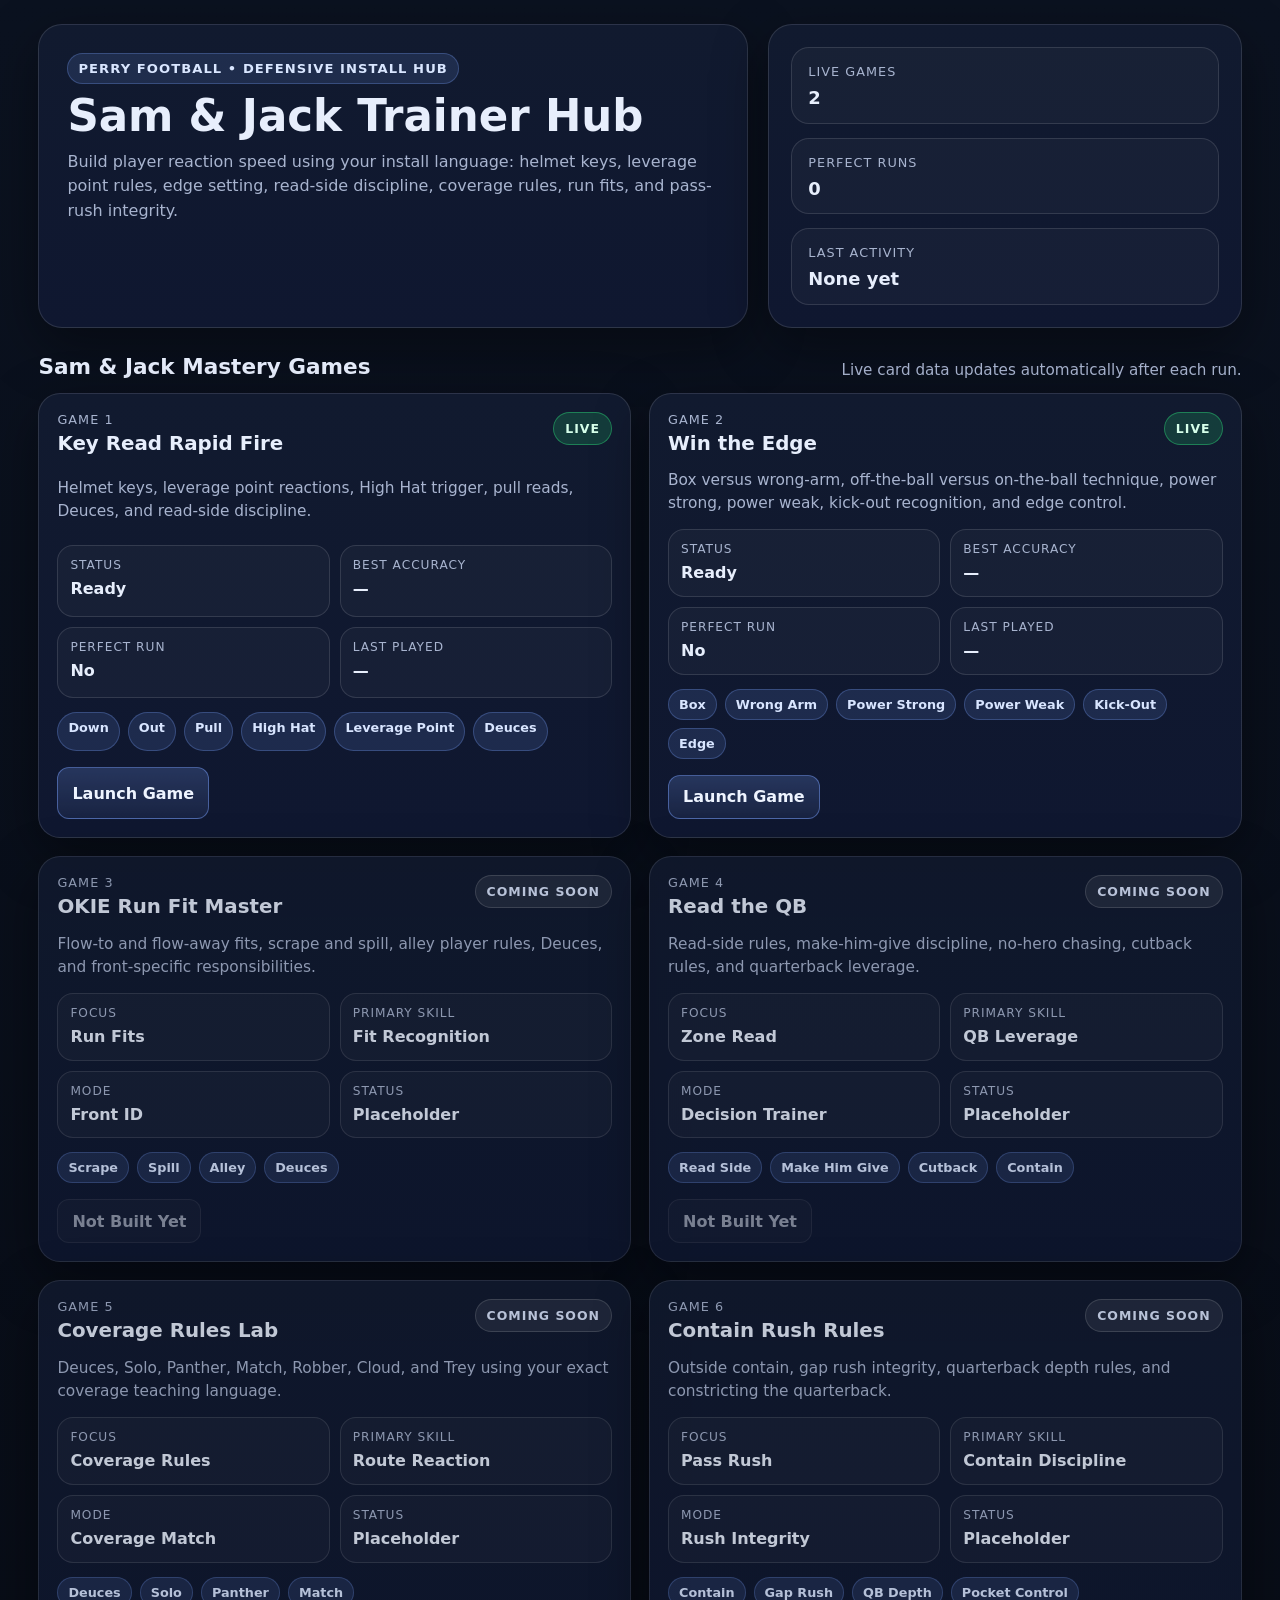
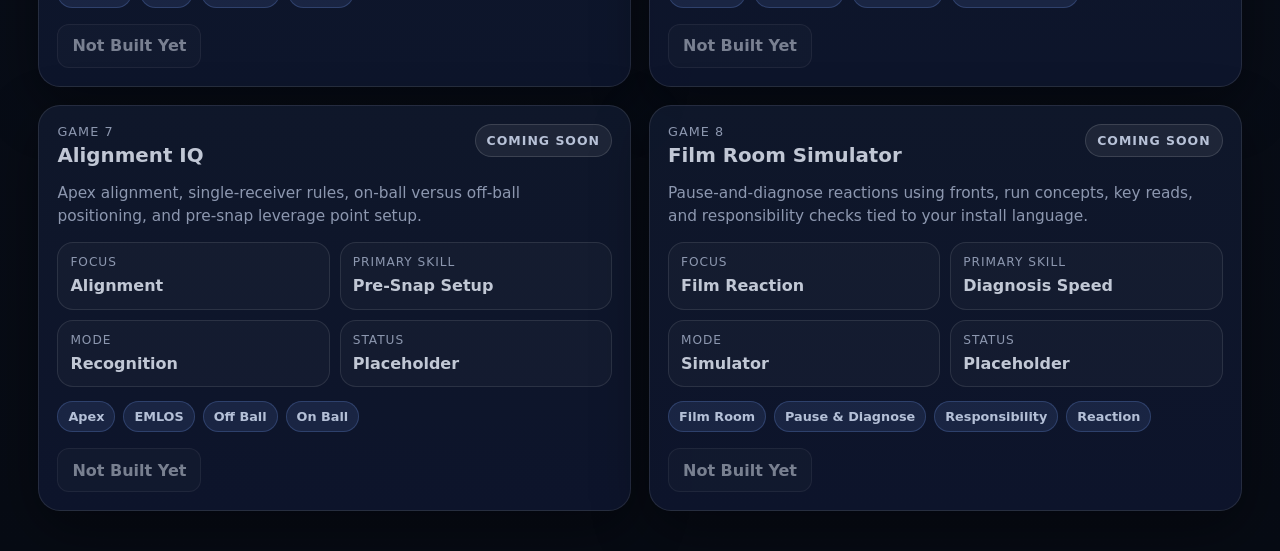
==== commit 461f2ef3: "Update index.html" ====
--- a/index.html
+++ b/index.html
@@ -89,49 +89,51 @@
         </article>
 
         <!-- GAME 2 -->
-        <article class="game-card locked" data-game-slug="win-the-edge" data-built="false">
-          <div class="card-top">
-            <div>
-              <div class="card-kicker">Game 2</div>
-              <h3>Win the Edge</h3>
-            </div>
-            <span class="badge locked-badge">COMING SOON</span>
-          </div>
-
-          <p class="card-desc">
-            Box versus wrong-arm, off-the-ball versus on-the-ball technique, power strong, power weak, kick-out recognition, and edge control.
-          </p>
-
-          <div class="mini-grid">
-            <div class="mini-stat">
-              <div class="mini-label">Focus</div>
-              <div class="mini-value">Edge Setting</div>
-            </div>
-            <div class="mini-stat">
-              <div class="mini-label">Primary Skill</div>
-              <div class="mini-value">Box / Spill</div>
-            </div>
-            <div class="mini-stat">
-              <div class="mini-label">Mode</div>
-              <div class="mini-value">Scenario Trainer</div>
-            </div>
-            <div class="mini-stat">
-              <div class="mini-label">Status</div>
-              <div class="mini-value">Placeholder</div>
-            </div>
-          </div>
-
-          <div class="tag-row">
-            <span class="tag">Box</span>
-            <span class="tag">Wrong Arm</span>
-            <span class="tag">Power Strong</span>
-            <span class="tag">Power Weak</span>
-          </div>
-
-          <div class="card-actions">
-            <button class="card-btn ghost" type="button" disabled>Not Built Yet</button>
-          </div>
-        </article>
+        <article class="game-card live" data-game-slug="win-the-edge" data-built="true">
+  <div class="card-top">
+    <div>
+      <div class="card-kicker">Game 2</div>
+      <h3>Win the Edge</h3>
+    </div>
+    <span class="badge live-badge">LIVE</span>
+  </div>
+
+  <p class="card-desc">
+    Box versus wrong-arm, off-the-ball versus on-the-ball technique, power strong, power weak, kick-out recognition, and edge control.
+  </p>
+
+  <div class="mini-grid">
+    <div class="mini-stat">
+      <div class="mini-label">Status</div>
+      <div class="mini-value js-status">Ready</div>
+    </div>
+    <div class="mini-stat">
+      <div class="mini-label">Best Accuracy</div>
+      <div class="mini-value js-accuracy">—</div>
+    </div>
+    <div class="mini-stat">
+      <div class="mini-label">Perfect Run</div>
+      <div class="mini-value js-perfect">No</div>
+    </div>
+    <div class="mini-stat">
+      <div class="mini-label">Last Played</div>
+      <div class="mini-value js-last-played">—</div>
+    </div>
+  </div>
+
+  <div class="tag-row">
+    <span class="tag">Box</span>
+    <span class="tag">Wrong Arm</span>
+    <span class="tag">Power Strong</span>
+    <span class="tag">Power Weak</span>
+    <span class="tag">Kick-Out</span>
+    <span class="tag">Edge</span>
+  </div>
+
+  <div class="card-actions">
+    <a class="card-btn primary" href="./games/win-the-edge.html?v=1">Launch Game</a>
+  </div>
+</article>
 
         <!-- GAME 3 -->
         <article class="game-card locked" data-game-slug="okie-run-fit-master" data-built="false">
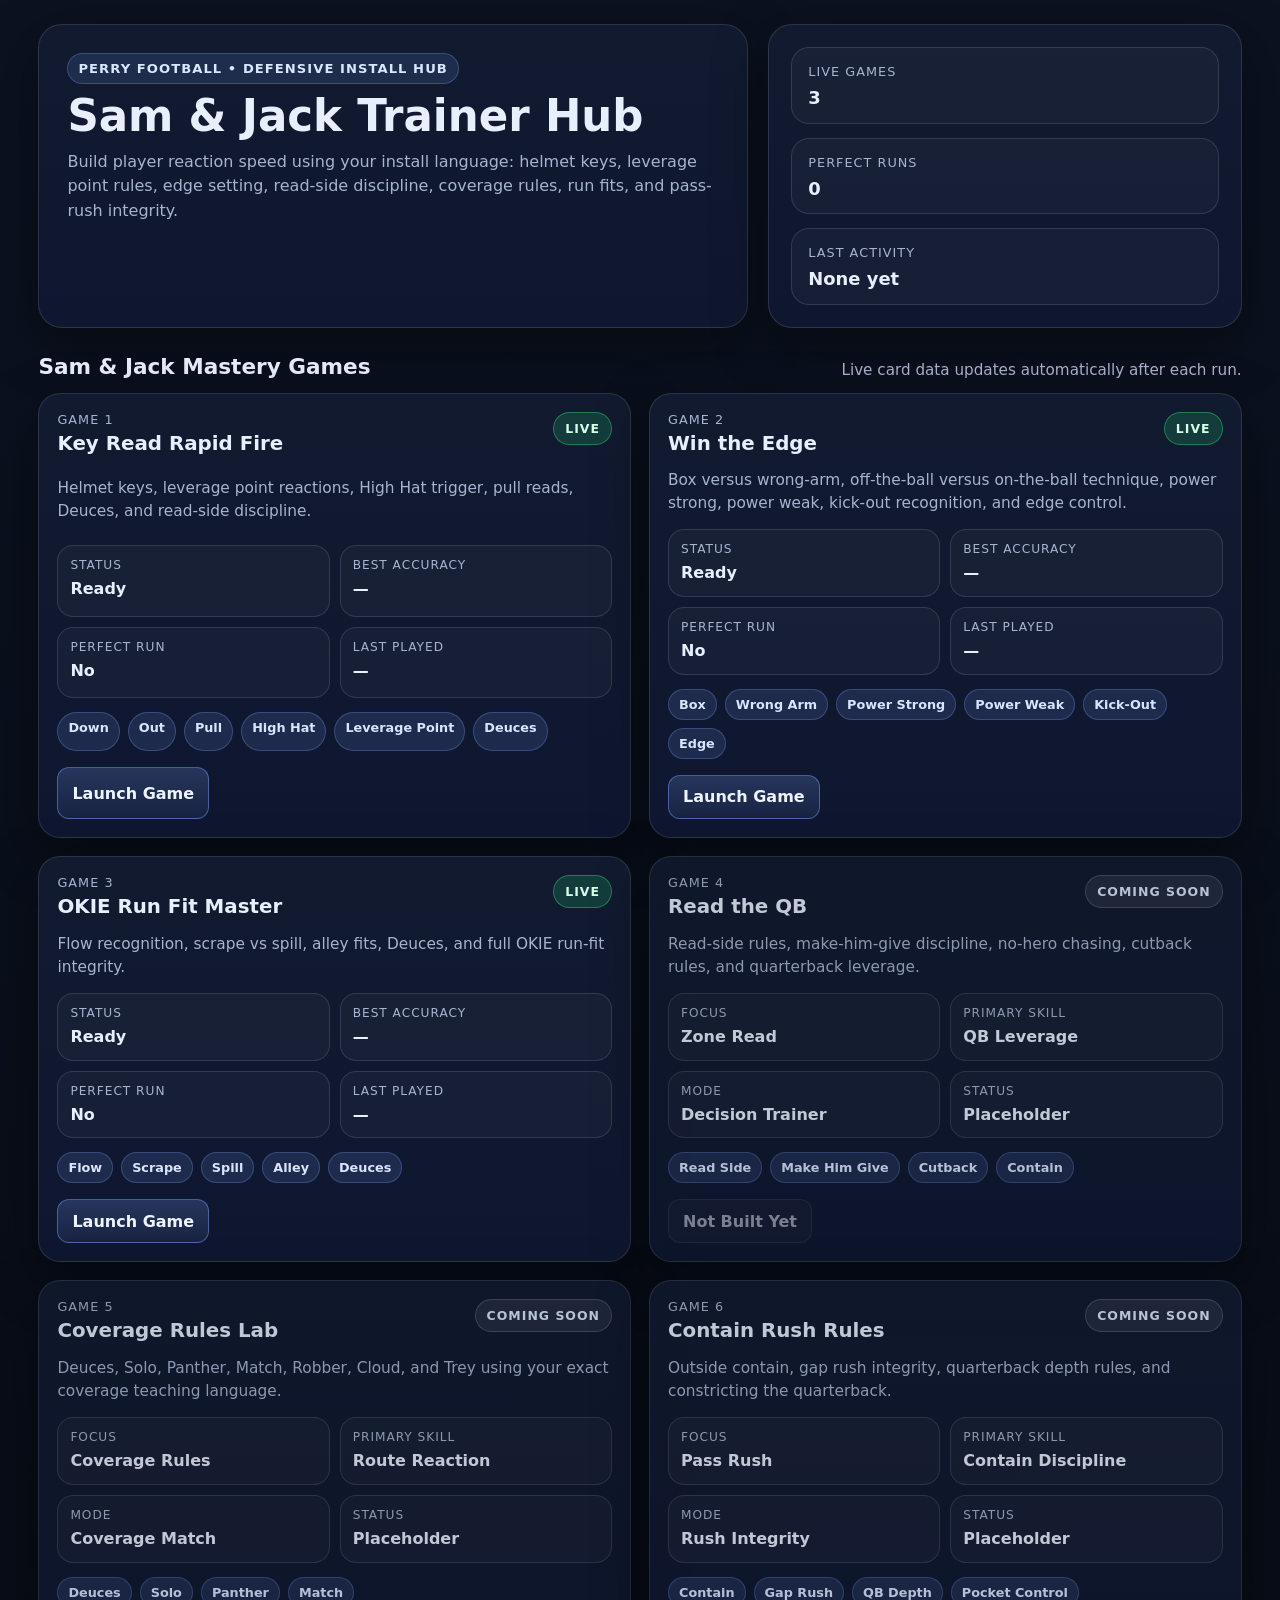
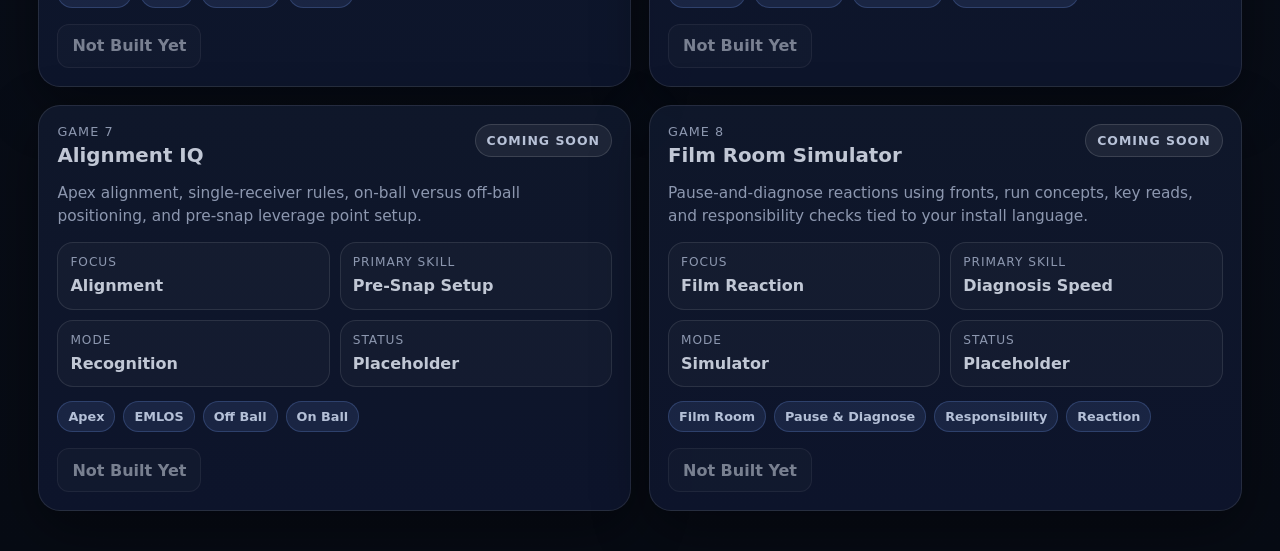
==== commit d7b8fa11: "Update index.html" ====
--- a/index.html
+++ b/index.html
@@ -136,49 +136,50 @@
 </article>
 
         <!-- GAME 3 -->
-        <article class="game-card locked" data-game-slug="okie-run-fit-master" data-built="false">
-          <div class="card-top">
-            <div>
-              <div class="card-kicker">Game 3</div>
-              <h3>OKIE Run Fit Master</h3>
-            </div>
-            <span class="badge locked-badge">COMING SOON</span>
-          </div>
-
-          <p class="card-desc">
-            Flow-to and flow-away fits, scrape and spill, alley player rules, Deuces, and front-specific responsibilities.
-          </p>
-
-          <div class="mini-grid">
-            <div class="mini-stat">
-              <div class="mini-label">Focus</div>
-              <div class="mini-value">Run Fits</div>
-            </div>
-            <div class="mini-stat">
-              <div class="mini-label">Primary Skill</div>
-              <div class="mini-value">Fit Recognition</div>
-            </div>
-            <div class="mini-stat">
-              <div class="mini-label">Mode</div>
-              <div class="mini-value">Front ID</div>
-            </div>
-            <div class="mini-stat">
-              <div class="mini-label">Status</div>
-              <div class="mini-value">Placeholder</div>
-            </div>
-          </div>
-
-          <div class="tag-row">
-            <span class="tag">Scrape</span>
-            <span class="tag">Spill</span>
-            <span class="tag">Alley</span>
-            <span class="tag">Deuces</span>
-          </div>
-
-          <div class="card-actions">
-            <button class="card-btn ghost" type="button" disabled>Not Built Yet</button>
-          </div>
-        </article>
+      <article class="game-card live" data-game-slug="okie-run-fit-master" data-built="true">
+  <div class="card-top">
+    <div>
+      <div class="card-kicker">Game 3</div>
+      <h3>OKIE Run Fit Master</h3>
+    </div>
+    <span class="badge live-badge">LIVE</span>
+  </div>
+
+  <p class="card-desc">
+    Flow recognition, scrape vs spill, alley fits, Deuces, and full OKIE run-fit integrity.
+  </p>
+
+  <div class="mini-grid">
+    <div class="mini-stat">
+      <div class="mini-label">Status</div>
+      <div class="mini-value js-status">Ready</div>
+    </div>
+    <div class="mini-stat">
+      <div class="mini-label">Best Accuracy</div>
+      <div class="mini-value js-accuracy">—</div>
+    </div>
+    <div class="mini-stat">
+      <div class="mini-label">Perfect Run</div>
+      <div class="mini-value js-perfect">No</div>
+    </div>
+    <div class="mini-stat">
+      <div class="mini-label">Last Played</div>
+      <div class="mini-value js-last-played">—</div>
+    </div>
+  </div>
+
+  <div class="tag-row">
+    <span class="tag">Flow</span>
+    <span class="tag">Scrape</span>
+    <span class="tag">Spill</span>
+    <span class="tag">Alley</span>
+    <span class="tag">Deuces</span>
+  </div>
+
+  <div class="card-actions">
+    <a class="card-btn primary" href="./games/okie-run-fit-master.html?v=1">Launch Game</a>
+  </div>
+</article>
 
         <!-- GAME 4 -->
         <article class="game-card locked" data-game-slug="read-the-qb" data-built="false">
